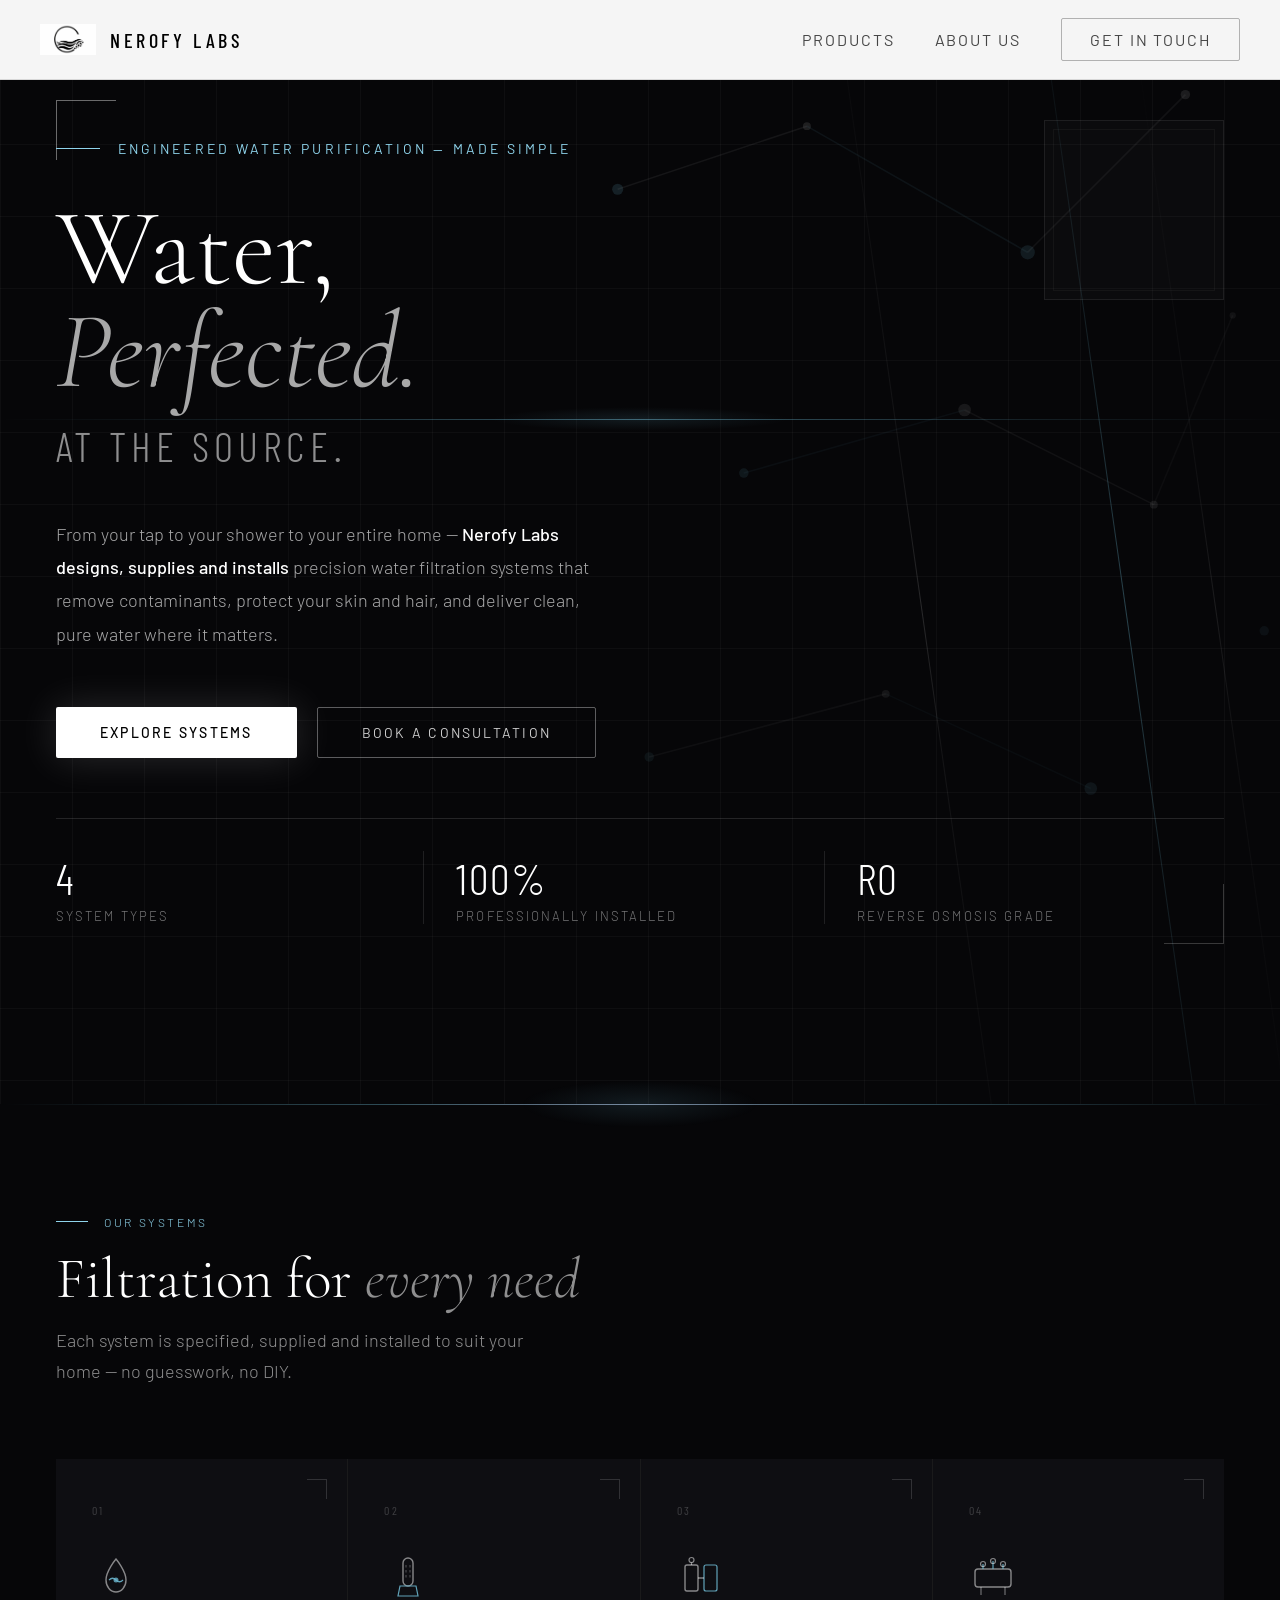
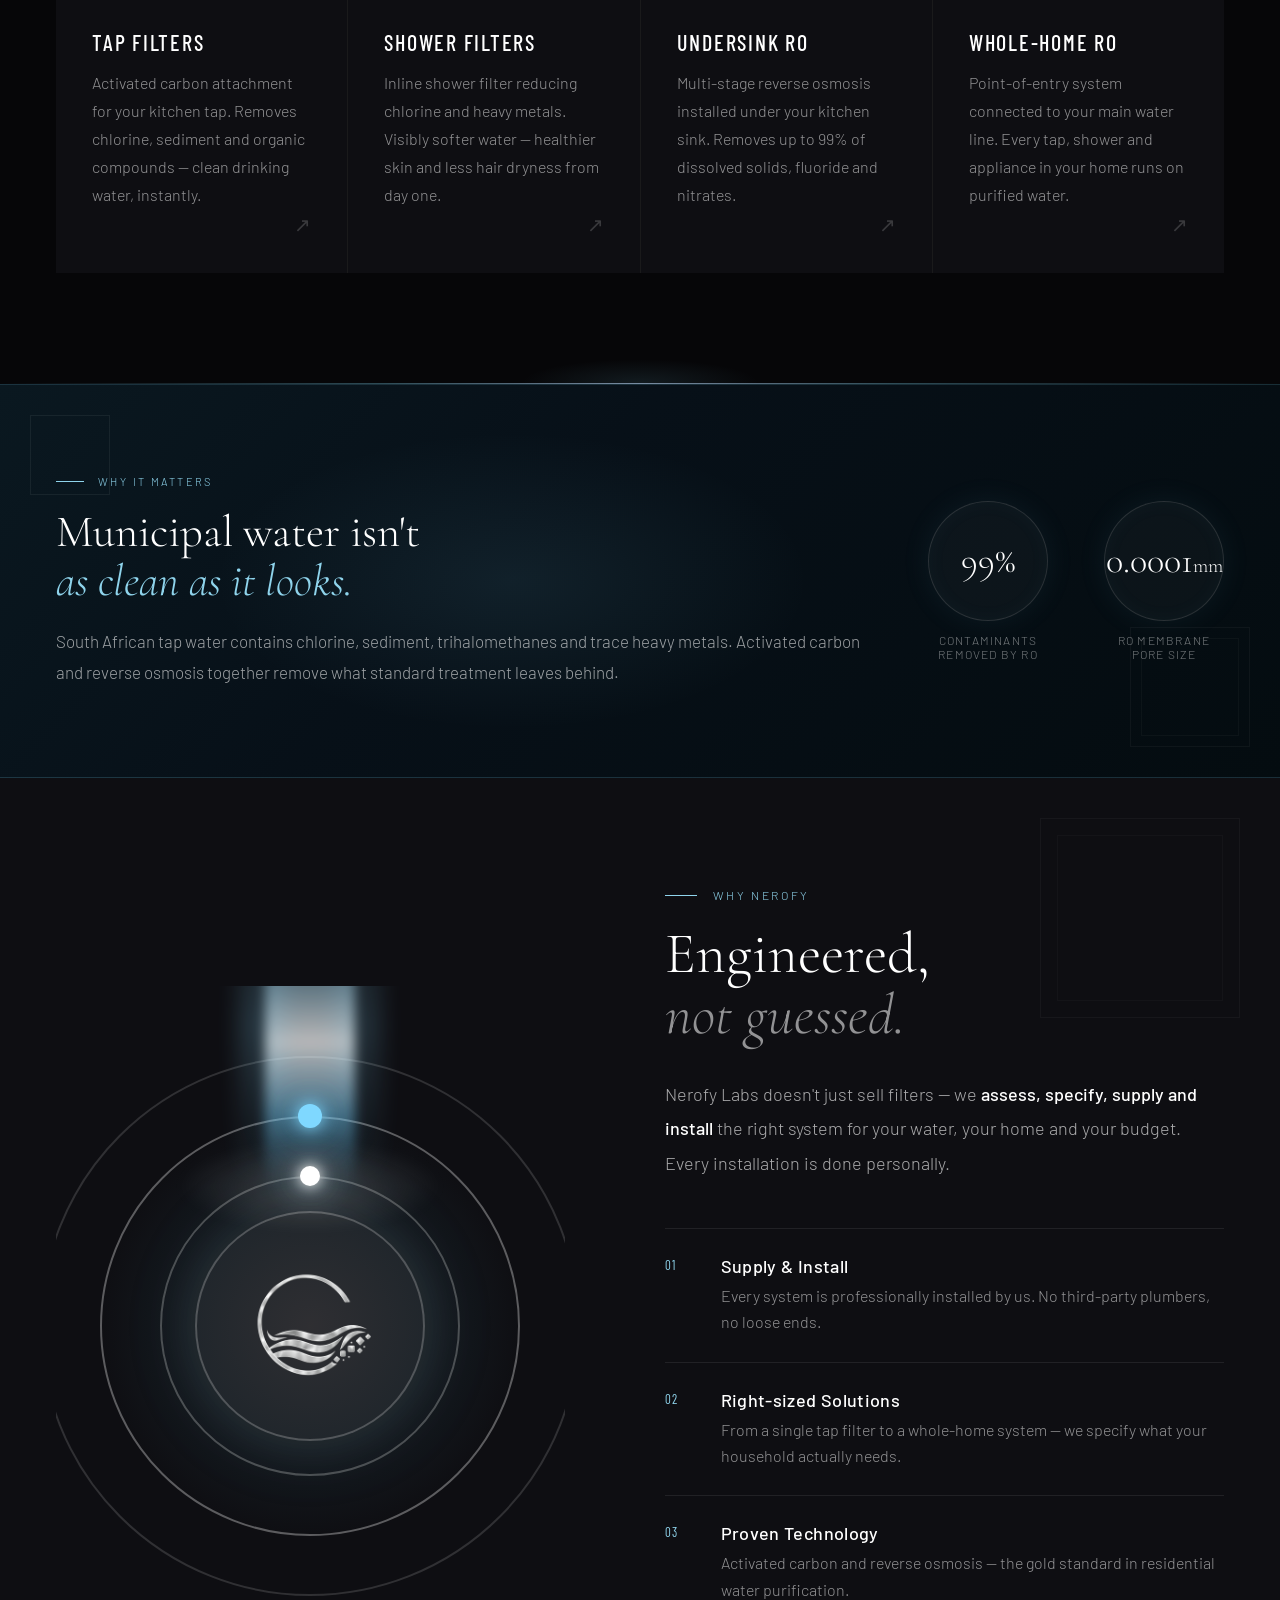
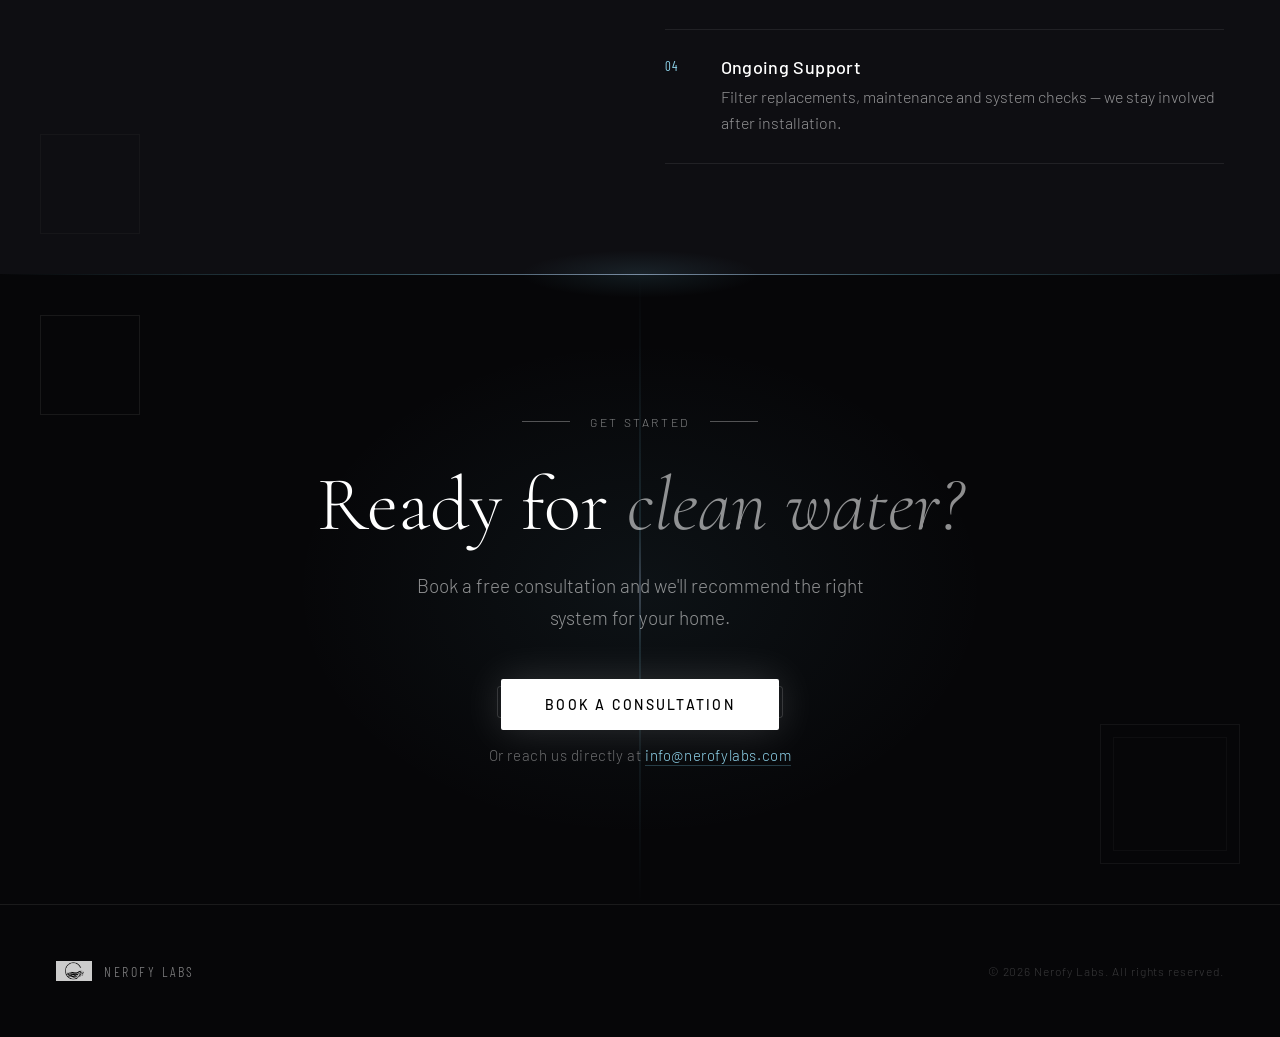
==== index.html @ e35ad92f "Update index.html" ====
<!DOCTYPE html>
<html lang="en">
<head>
<meta charset="UTF-8"/>
<meta name="viewport" content="width=device-width, initial-scale=1.0"/>
<title>Nerofy Labs</title>
<link href="https://fonts.googleapis.com/css2?family=Cormorant+Garamond:wght@300;400;500&family=Barlow:wght@300;400;500;600&family=Barlow+Condensed:wght@300;400;500&display=swap" rel="stylesheet"/>
<style>
*{margin:0;padding:0;box-sizing:border-box;}
:root{
--black:#060608;
--surface:#0e0e12;
--surface2:#13131a;
--surface3:#1a1a24;
--border:#252530;
--border2:#30303e;
--silver:#f2f4f8;
--silver2:#ffffff;
--silver3:#e0e4ee;
--white:#eef0f6;
--accent:#6ab4cc;
--accent2:#3a8fa8;
--accent-bright:#8fd4ec;
--glow:rgba(106,180,204,0.18);
}
html{scroll-behavior:smooth;}
body{background:var(--black);color:var(--white);font-family:'Barlow',sans-serif;font-weight:300;overflow-x:hidden;font-size:20px;}

/* NAV */
nav{position:fixed;top:0;left:0;right:0;z-index:100;padding:0 40px;height:80px;display:flex;align-items:center;justify-content:space-between;border-bottom:1px solid rgba(0,0,0,0.12);background:rgba(255,255,255,0.96);backdrop-filter:blur(16px);}
.nav-logo{display:flex;align-items:center;gap:14px;text-decoration:none;cursor:pointer;}
.nav-logo img{width:56px; height:56px;object-fit:contain;}
.nav-logo-text{ font-family:'Barlow Condensed',sans-serif;font-size:20px;font-weight:500;letter-spacing:0.18em;color:#000;text-transform:uppercase;}
.nav-links{display:flex;align-items:center;gap:40px;}
.nav-links a{font-size:16px;font-weight:400;letter-spacing:0.12em;text-transform:uppercase;color:rgba(0,0,0,0.72);text-decoration:none;transition:color 0.3s;}
.nav-links a:hover{color:#000;}

.nav-cta{font-size:15px;font-weight:500;letter-spacing:0.12em;text-transform:uppercase;padding:11px 28px;border:1px solid rgba(0,0,0,0.28);color:#000;text-decoration:none;transition:all 0.3s;border-radius:2px;}
.nav-cta:hover{background:rgba(0,0,0,0.05);border-color:rgba(0,0,0,0.55);}

/* HERO */
.hero{min-height:100vh;display:flex;flex-direction:column;justify-content:center;position:relative;overflow:hidden;padding:140px 56px 180px;}
.hero-grid{position:absolute;inset:0;background-image:linear-gradient(rgba(255,255,255,0.03) 1px,transparent 1px),linear-gradient(90deg,rgba(255,255,255,0.03) 1px,transparent 1px);background-size:72px 72px;}

/* white corner brackets top-left */
.hero-corner{position:absolute;top:100px;left:56px;width:60px;height:60px;border-top:1px solid rgba(255,255,255,0.4);border-left:1px solid rgba(255,255,255,0.4);}
.hero-corner-br{position:absolute;bottom:160px;right:56px;width:60px;height:60px;border-bottom:1px solid rgba(255,255,255,0.2);border-right:1px solid rgba(255,255,255,0.2);}

/* light beams */
.hero-beam{position:absolute;top:-10%;right:12%;width:1px;height:130%;background:linear-gradient(to bottom,transparent 0%,rgba(106,180,204,0.15) 30%,rgba(106,180,204,0.35) 50%,rgba(106,180,204,0.15) 70%,transparent 100%);transform:rotate(-8deg);}
.hero-beam-2{position:absolute;top:-10%;right:28%;width:1px;height:130%;background:linear-gradient(to bottom,transparent 0%,rgba(255,255,255,0.06) 40%,rgba(255,255,255,0.14) 50%,rgba(255,255,255,0.06) 60%,transparent 100%);transform:rotate(-8deg);}
.hero-beam-3{position:absolute;top:-10%;right:5%;width:1px;height:130%;background:linear-gradient(to bottom,transparent 10%,rgba(255,255,255,0.04) 40%,rgba(255,255,255,0.09) 50%,rgba(255,255,255,0.04) 60%,transparent 90%);transform:rotate(-8deg);}

/* glowing horizontal line */
.hero-hline{position:absolute;top:38%;left:0;right:0;height:1px;background:linear-gradient(90deg,transparent,rgba(106,180,204,0.15) 20%,rgba(106,180,204,0.5) 50%,rgba(106,180,204,0.15) 80%,transparent);}
.hero-hline::after{content:'';position:absolute;top:-12px;left:50%;transform:translateX(-50%);width:300px;height:24px;background:radial-gradient(ellipse,rgba(106,180,204,0.12) 0%,transparent 70%);}

/* white box accent top-right */
.hero-box-accent{position:absolute;top:120px;right:56px;width:180px;height:180px;border:1px solid rgba(255,255,255,0.08);background:rgba(255,255,255,0.02);}
.hero-box-accent::after{content:'';position:absolute;inset:8px;border:1px solid rgba(255,255,255,0.04);}

/* molecule pattern */
.hero-molecules{position:absolute;top:0;right:0;width:55%;height:100%;opacity:0.5;pointer-events:none;}

.hero-content{position:relative;max-width:820px;}
.hero-eyebrow{display:flex;align-items:center;gap:18px;margin-bottom:40px;opacity:0;animation:fadeUp 0.8s 0.2s forwards;}
.hero-eyebrow-line{width:44px;height:1px;background:var(--accent-bright);}
.hero-eyebrow span{font-size:14px;letter-spacing:0.22em;text-transform:uppercase;color:var(--accent-bright);font-weight:400;}

.hero-title{font-family:'Cormorant Garamond',serif;font-size:clamp(64px,8.5vw,110px);font-weight:300;line-height:0.95;color:#fff;margin-bottom:16px;opacity:0;animation:fadeUp 0.9s 0.3s forwards;}
.hero-title em{font-style:italic;color:rgba(255,255,255,0.65);}
.hero-subtitle{font-family:'Barlow Condensed',sans-serif;font-size:clamp(26px,3.5vw,42px);font-weight:300;letter-spacing:0.12em;text-transform:uppercase;color:rgba(255,255,255,0.55);margin-bottom:48px;opacity:0;animation:fadeUp 0.9s 0.4s forwards;}

.hero-desc{font-size:18px;line-height:1.85;color:rgba(255,255,255,0.65);max-width:540px;margin-bottom:56px;font-weight:300;opacity:0;animation:fadeUp 0.9s 0.5s forwards;}
.hero-desc strong{color:#fff;font-weight:500;}

.hero-actions{display:flex;align-items:center;gap:20px;flex-wrap:wrap;opacity:0;animation:fadeUp 0.9s 0.6s forwards;}
.btn-primary{font-size:14px;font-weight:500;letter-spacing:0.16em;text-transform:uppercase;padding:17px 44px;background:#fff;color:#000;text-decoration:none;transition:all 0.3s;border-radius:2px;box-shadow:0 0 40px rgba(255,255,255,0.15);}
.btn-primary:hover{background:rgba(255,255,255,0.9);box-shadow:0 0 60px rgba(255,255,255,0.25);}
.btn-secondary{font-size:14px;font-weight:400;letter-spacing:0.16em;text-transform:uppercase;padding:16px 44px;border:1px solid rgba(255,255,255,0.35);color:rgba(255,255,255,0.8);text-decoration:none;transition:all 0.3s;border-radius:2px;}
.btn-secondary:hover{border-color:rgba(255,255,255,0.7);color:#fff;background:rgba(255,255,255,0.05);}

.hero-stats{display:flex;flex-wrap:wrap;gap:0;border-top:1px solid rgba(255,255,255,0.12);padding-top:32px;margin-top:60px;opacity:0;animation:fadeUp 0.9s 0.75s forwards;}
.hero-stat{flex:1;min-width:140px;}
.hero-stat+.hero-stat{padding-left:32px;border-left:1px solid rgba(255,255,255,0.1);}
.hero-stat-num{font-family:'Barlow Condensed',sans-serif;font-size:44px;font-weight:300;color:#fff;letter-spacing:0.04em;display:block;}
.hero-stat-label{font-size:13px;letter-spacing:0.16em;text-transform:uppercase;color:rgba(255,255,255,0.45);display:block;margin-top:4px;}

/* LIGHT DIVIDER */
.light-divider{height:1px;background:linear-gradient(90deg,transparent,rgba(106,180,204,0.4) 30%,rgba(200,220,255,0.6) 50%,rgba(106,180,204,0.4) 70%,transparent);position:relative;}
.light-divider::after{content:'';position:absolute;top:-24px;left:50%;transform:translateX(-50%);width:240px;height:48px;background:radial-gradient(ellipse,rgba(106,180,204,0.12) 0%,transparent 70%);}

/* PRODUCTS SECTION */
.section{padding:110px 56px;}
.section-header{margin-bottom:72px;position:relative;}
.section-eyebrow{display:flex;align-items:center;gap:16px;margin-bottom:20px;}
.section-eyebrow-line{width:32px;height:1px;background:var(--accent-bright);}
.section-eyebrow span{font-size:12px;letter-spacing:0.22em;text-transform:uppercase;color:var(--accent-bright);}
.section-title{font-family:'Cormorant Garamond',serif;font-size:clamp(38px,4.5vw,60px);font-weight:300;color:#fff;line-height:1.05;}
.section-title em{font-style:italic;color:rgba(255,255,255,0.55);}
.section-sub{font-size:18px;color:rgba(255,255,255,0.55);margin-top:16px;max-width:480px;line-height:1.7;}

/* white outline grid for products */
.products-grid{display:grid;grid-template-columns:repeat(4,1fr);gap:1px;background:rgba(255,255,255,0.08);}
.product-card{background:var(--surface);padding:44px 36px 64px;position:relative;overflow:hidden;transition:background 0.4s;display:block;text-decoration:none;cursor:pointer;}
.product-card::before{content:'';position:absolute;top:0;left:0;right:0;height:1px;background:linear-gradient(90deg,transparent,rgba(255,255,255,0.12),transparent);opacity:0;transition:opacity 0.4s;}
.product-card::after{content:'';position:absolute;bottom:0;left:0;right:0;height:2px;background:linear-gradient(90deg,transparent,rgba(106,180,204,0.8),transparent);opacity:0;transition:opacity 0.4s;}
.product-card:hover{background:rgba(20,22,32,0.98);}
.product-card:hover::before,.product-card:hover::after{opacity:1;}
/* white corner on each card */
.product-card-corner{position:absolute;top:20px;right:20px;width:20px;height:20px;border-top:1px solid rgba(255,255,255,0.15);border-right:1px solid rgba(255,255,255,0.15);}
.product-num{font-family:'Barlow Condensed',sans-serif;font-size:12px;letter-spacing:0.2em;color:rgba(255,255,255,0.2);margin-bottom:36px;font-weight:400;}
.product-icon{width:48px;height:48px;margin-bottom:28px;}
.product-icon svg{width:100%;height:100%;}
.product-name{font-family:'Barlow Condensed',sans-serif;font-size:22px;font-weight:500;letter-spacing:0.08em;text-transform:uppercase;color:#fff;margin-bottom:14px;}
.product-desc{font-size:16px;line-height:1.75;color:rgba(255,255,255,0.55);font-weight:300;}
.product-arrow{position:absolute;bottom:36px;right:36px;font-size:20px;color:rgba(255,255,255,0.18);transition:all 0.3s;}
.product-card:hover .product-arrow{color:var(--accent-bright);transform:translate(3px,-3px);}

/* WATER CHEMISTRY STRIP */
.water-strip{background:linear-gradient(135deg,#0a1820 0%,#071018 40%,#040c10 100%);padding:90px 56px;position:relative;overflow:hidden;border-top:1px solid rgba(106,180,204,0.2);border-bottom:1px solid rgba(106,180,204,0.2);}
/* white box overlays */
.water-strip-box1{position:absolute;top:30px;left:30px;width:80px;height:80px;border:1px solid rgba(255,255,255,0.06);pointer-events:none;}
.water-strip-box2{position:absolute;bottom:30px;right:30px;width:120px;height:120px;border:1px solid rgba(255,255,255,0.04);pointer-events:none;}
.water-strip-box2::after{content:'';position:absolute;inset:10px;border:1px solid rgba(255,255,255,0.03);}
.water-glow{position:absolute;top:50%;left:40%;transform:translate(-50%,-50%);width:600px;height:300px;background:radial-gradient(ellipse,rgba(106,180,204,0.1) 0%,transparent 70%);}
.water-content{position:relative;display:flex;align-items:center;justify-content:space-between;gap:56px;flex-wrap:wrap;}
.water-text{flex:1;min-width:280px;}
.water-label{display:flex;align-items:center;gap:14px;margin-bottom:20px;}
.water-label-line{width:28px;height:1px;background:var(--accent-bright);}
.water-label span{font-size:11px;letter-spacing:0.22em;text-transform:uppercase;color:var(--accent-bright);}
.water-headline{font-family:'Cormorant Garamond',serif;font-size:clamp(30px,3.5vw,50px);font-weight:300;color:#fff;line-height:1.1;margin-bottom:20px;}
.water-headline em{font-style:italic;color:var(--accent-bright);}
.water-body{font-size:17px;line-height:1.8;color:rgba(255,255,255,0.6);}
.water-stats{display:flex;gap:56px;flex-wrap:wrap;}
.water-stat{text-align:center;position:relative;}
/* glowing white ring around each stat */
.water-stat-ring{width:120px;height:120px;border-radius:50%;border:1px solid rgba(255,255,255,0.12);display:flex;flex-direction:column;align-items:center;justify-content:center;margin:0 auto 12px;background:rgba(255,255,255,0.03);box-shadow:0 0 30px rgba(106,180,204,0.08),inset 0 0 20px rgba(106,180,204,0.04);}
.water-stat-num{font-family:'Cormorant Garamond',serif;font-size:36px;font-weight:300;color:#fff;line-height:1;}
.water-stat-num-small{font-size:20px;}
.water-stat-unit{font-size:12px;letter-spacing:0.1em;text-transform:uppercase;color:rgba(255,255,255,0.45);display:block;margin-top:4px;text-align:center;}

/* WHY SECTION */
.why-section{padding:110px 56px;background:var(--surface);position:relative;overflow:hidden;}
/* background white box accents */
.why-bg-box{position:absolute;top:40px;right:40px;width:200px;height:200px;border:1px solid rgba(255,255,255,0.04);}
.why-bg-box::after{content:'';position:absolute;inset:16px;border:1px solid rgba(255,255,255,0.025);}
.why-bg-box2{position:absolute;bottom:40px;left:40px;width:100px;height:100px;border:1px solid rgba(255,255,255,0.03);}
.why-grid{display:grid;grid-template-columns:1fr 1.1fr;gap:100px;align-items:center;}
.orbit-wrap{position:relative;height:680px;display:flex;align-items:center;justify-content:center;overflow:hidden;}
.orbit-ring{position:absolute;border-radius:50%;border:2px solid rgba(255,255,255,0.22);}
.orbit-ring-1{width:540px;height:540px;border-color:rgba(255,255,255,0.14);}
.orbit-ring-2{width:420px;height:420px;border-color:rgba(255,255,255,0.32);animation:spin 18s linear infinite;}
.orbit-ring-3{width:300px;height:300px;border-color:rgba(255,255,255,0.24);animation:spin 11s linear infinite reverse;}
.orbit-dot-wrap{position:absolute;width:420px;height:420px;animation:spin 18s linear infinite;z-index:5;}
.orbit-dot{position:absolute;top:-12px;left:50%;transform:translateX(-50%);width:24px;height:24px;border-radius:50%;background:#7fd8ff;box-shadow:0 0 16px rgba(127,216,255,0.95),0 0 34px rgba(127,216,255,0.75),0 0 60px rgba(127,216,255,0.45);}
.orbit-dot-wrap-2{position:absolute;width:300px;height:300px;animation:spin 11s linear infinite reverse;z-index:5;}
.orbit-dot-2{position:absolute;top:-10px;left:50%;transform:translateX(-50%);width:20px;height:20px;border-radius:50%;background:#fff;box-shadow:0 0 14px rgba(255,255,255,0.95),0 0 30px rgba(255,255,255,0.75),0 0 52px rgba(255,255,255,0.4);}
.orbit-center{width:230px;height:230px;border-radius:50%;background:rgba(255,255,255,0.05);border:2px solid rgba(255,255,255,0.22);display:flex;align-items:center;justify-content:center;position:relative;z-index:2;box-shadow:0 0 55px rgba(255,255,255,0.08),0 0 90px rgba(106,180,204,0.08);}
.orbit-center img{width:180px;height:180px;object-fit:contain;}
.orbit-glow{position:absolute;width:420px;height:420px;border-radius:50%;background:radial-gradient(circle,rgba(255,255,255,0.09) 0%,rgba(106,180,204,0.08) 40%,transparent 72%);}
.orbit-waterfall{position:absolute;top:-120px;left:50%;transform:translateX(-50%);width:90px;height:320px;background:linear-gradient(to bottom,rgba(255,255,255,0) 0%,rgba(190,235,255,0.18) 15%,rgba(190,235,255,0.5) 38%,rgba(255,255,255,0.75) 55%,rgba(120,210,255,0.45) 78%,rgba(255,255,255,0) 100%);filter:blur(6px);opacity:0.95;z-index:1;pointer-events:none;}
.orbit-waterfall::before{content:'';position:absolute;top:0;left:-26px;width:46px;height:100%;background:linear-gradient(to bottom,rgba(255,255,255,0),rgba(140,220,255,0.22),rgba(255,255,255,0));filter:blur(10px);}
.orbit-waterfall::after{content:'';position:absolute;top:0;right:-26px;width:46px;height:100%;background:linear-gradient(to bottom,rgba(255,255,255,0),rgba(140,220,255,0.18),rgba(255,255,255,0));filter:blur(10px);}
.orbit-splash{position:absolute;top:155px;left:50%;transform:translateX(-50%);width:260px;height:90px;background:radial-gradient(ellipse,rgba(170,230,255,0.22) 0%,rgba(255,255,255,0.1) 30%,transparent 72%);filter:blur(6px);z-index:1;pointer-events:none;}

.why-intro{font-size:18px;line-height:1.9;color:rgba(255,255,255,0.65);margin-bottom:48px;font-weight:300;}
.why-intro strong{color:#fff;font-weight:500;}
.why-points{display:flex;flex-direction:column;}
.why-point{padding:26px 0;border-bottom:1px solid rgba(255,255,255,0.08);display:flex;gap:28px;align-items:flex-start;}
.why-point:first-child{border-top:1px solid rgba(255,255,255,0.08);}
.why-point-num{font-family:'Barlow Condensed',sans-serif;font-size:13px;color:var(--accent-bright);letter-spacing:0.1em;padding-top:2px;min-width:28px;font-weight:400;}
.why-point-title{font-size:18px;font-weight:500;color:#fff;margin-bottom:6px;letter-spacing:0.02em;}
.why-point-desc{font-size:16px;color:rgba(255,255,255,0.55);line-height:1.65;font-weight:300;}

/* glowing white box highlight on hover point */
.why-point:hover{background:rgba(255,255,255,0.02);margin:0 -16px;padding-left:16px;padding-right:16px;}

/* CTA */
.cta-section{padding:140px 56px;text-align:center;position:relative;overflow:hidden;}
/* white box decoration */
.cta-box-tl{position:absolute;top:40px;left:40px;width:100px;height:100px;border:1px solid rgba(255,255,255,0.07);}
.cta-box-br{position:absolute;bottom:40px;right:40px;width:140px;height:140px;border:1px solid rgba(255,255,255,0.05);}
.cta-box-br::after{content:'';position:absolute;inset:12px;border:1px solid rgba(255,255,255,0.03);}
.cta-beam{position:absolute;top:0;left:50%;transform:translateX(-50%);width:1px;height:100%;background:linear-gradient(to bottom,transparent,rgba(106,180,204,0.3) 40%,rgba(200,220,255,0.5) 50%,rgba(106,180,204,0.3) 60%,transparent);}
.cta-glow{position:absolute;top:50%;left:50%;transform:translate(-50%,-50%);width:700px;height:500px;background:radial-gradient(ellipse,rgba(106,180,204,0.07) 0%,transparent 70%);}
.cta-inner{position:relative;}
.cta-eyebrow{display:flex;align-items:center;justify-content:center;gap:20px;margin-bottom:36px;}
.cta-eyebrow-line{width:48px;height:1px;background:rgba(255,255,255,0.3);}
.cta-eyebrow span{font-size:12px;letter-spacing:0.22em;text-transform:uppercase;color:rgba(255,255,255,0.5);}
.cta-title{font-family:'Cormorant Garamond',serif;font-size:clamp(44px,6vw,80px);font-weight:300;color:#fff;margin-bottom:24px;line-height:1.05;}
.cta-title em{font-style:italic;color:rgba(255,255,255,0.55);}
.cta-sub{font-size:19px;color:rgba(255,255,255,0.55);margin-bottom:56px;font-weight:300;max-width:480px;margin-left:auto;margin-right:auto;line-height:1.7;}
/* glowing CTA button wrapper */
.cta-btn-wrap{display:inline-block;position:relative;}
.cta-btn-wrap::after{content:'';position:absolute;inset:-4px;background:transparent;border:1px solid rgba(255,255,255,0.15);border-radius:3px;}
.cta-email{font-size:15px;color:rgba(255,255,255,0.4);margin-top:32px;letter-spacing:0.04em;}
.cta-email a{color:var(--accent-bright);text-decoration:none;border-bottom:1px solid rgba(106,180,204,0.3);padding-bottom:1px;transition:border-color 0.3s;}
.cta-email a:hover{border-color:var(--accent-bright);}

/* FOOTER */
footer{padding:48px 56px;border-top:1px solid rgba(255,255,255,0.08);display:flex;align-items:center;justify-content:space-between;flex-wrap:wrap;gap:20px;}
.footer-logo{display:flex;align-items:center;gap:12px;}
.footer-logo img{width:36px;height:36px;object-fit:contain;opacity:0.8;}
.footer-logo span{font-family:'Barlow Condensed',sans-serif;font-size:14px;letter-spacing:0.18em;text-transform:uppercase;color:rgba(255,255,255,0.5);}
.footer-copy{font-size:12px;color:rgba(255,255,255,0.2);letter-spacing:0.08em;}

@keyframes fadeUp{from{opacity:0;transform:translateY(22px);}to{opacity:1;transform:translateY(0);}}
@keyframes spin{from{transform:rotate(0deg);}to{transform:rotate(360deg);}}

@media(max-width:960px){
  nav{padding:0 24px;}
  .nav-links{display:none;}
  .hero{padding:100px 28px 140px;}
  .hero-corner{left:28px;}
  .hero-box-accent{display:none;}
  .section{padding:80px 28px;}
  .water-strip{padding:64px 28px;}
  .why-section{padding:80px 28px;}
  .why-grid{grid-template-columns:1fr;gap:56px;}
  .orbit-wrap{height:470px;}
  .orbit-ring-1{width:380px;height:380px;}
  .orbit-ring-2{width:300px;height:300px;}
  .orbit-dot-wrap{width:300px;height:300px;}
  .orbit-ring-3{width:220px;height:220px;}
  .orbit-dot-wrap-2{width:220px;height:220px;}
  .orbit-center{width:170px;height:170px;}
  .orbit-center img{width:130px;height:130px;}
  .cta-section{padding:90px 28px;}
  .cta-box-tl,.cta-box-br{display:none;}
  footer{padding:40px 28px;}
  .products-grid{grid-template-columns:1fr 1fr;}
}
@media(max-width:580px){
  .hero-title{font-size:clamp(52px,14vw,80px);}
  .hero-actions{flex-direction:column;align-items:flex-start;gap:14px;}
  .hero-stats{flex-direction:column;gap:20px;}
  .hero-stat+.hero-stat{border-left:none;border-top:1px solid rgba(255,255,255,0.1);padding-left:0;padding-top:20px;}
  .products-grid{grid-template-columns:1fr;}
  .water-stats{gap:32px;justify-content:center;}
}
</style>
</head>
<body>

<nav>
  <a class="nav-logo" href="index.html">
    <img src="logo.png" alt="Nerofy Labs"/>
    <span class="nav-logo-text">Nerofy Labs</span>
  </a>
  <div class="nav-links">
    <a href="products.html">Products</a>
    <a href="#why">About Us</a>
    <a href="contact.html" class="nav-cta">Get in Touch</a>
  </div>
</nav>

<section class="hero">
  <div class="hero-grid"></div>
  <div class="hero-beam"></div>
  <div class="hero-beam-2"></div>
  <div class="hero-beam-3"></div>
  <div class="hero-hline"></div>
  <div class="hero-corner"></div>
  <div class="hero-corner-br"></div>
  <div class="hero-box-accent"></div>

  <svg class="hero-molecules" viewBox="0 0 500 700" xmlns="http://www.w3.org/2000/svg" preserveAspectRatio="xMaxYMid slice">
    <circle cx="80" cy="120" r="3.5" fill="rgba(106,180,204,0.3)"/>
    <circle cx="200" cy="80" r="2.5" fill="rgba(255,255,255,0.2)"/>
    <circle cx="340" cy="160" r="4.5" fill="rgba(106,180,204,0.25)"/>
    <circle cx="440" cy="60" r="3" fill="rgba(255,255,255,0.18)"/>
    <line x1="80" y1="120" x2="200" y2="80" stroke="rgba(255,255,255,0.12)" stroke-width="1"/>
    <line x1="200" y1="80" x2="340" y2="160" stroke="rgba(106,180,204,0.15)" stroke-width="1"/>
    <line x1="340" y1="160" x2="440" y2="60" stroke="rgba(255,255,255,0.1)" stroke-width="1"/>
    <circle cx="160" cy="300" r="3" fill="rgba(106,180,204,0.2)"/>
    <circle cx="300" cy="260" r="4" fill="rgba(255,255,255,0.15)"/>
    <circle cx="420" cy="320" r="2.5" fill="rgba(255,255,255,0.14)"/>
    <line x1="160" y1="300" x2="300" y2="260" stroke="rgba(106,180,204,0.1)" stroke-width="1"/>
    <line x1="300" y1="260" x2="420" y2="320" stroke="rgba(255,255,255,0.09)" stroke-width="1"/>
    <circle cx="100" cy="480" r="3" fill="rgba(106,180,204,0.15)"/>
    <circle cx="250" cy="440" r="2.5" fill="rgba(255,255,255,0.12)"/>
    <circle cx="380" cy="500" r="4" fill="rgba(106,180,204,0.18)"/>
    <line x1="100" y1="480" x2="250" y2="440" stroke="rgba(255,255,255,0.08)" stroke-width="1"/>
    <line x1="250" y1="440" x2="380" y2="500" stroke="rgba(106,180,204,0.08)" stroke-width="1"/>
    <!-- extra nodes -->
    <circle cx="470" cy="200" r="2" fill="rgba(255,255,255,0.1)"/>
    <circle cx="490" cy="400" r="3" fill="rgba(106,180,204,0.12)"/>
    <line x1="420" y1="320" x2="470" y2="200" stroke="rgba(255,255,255,0.06)" stroke-width="1"/>
  </svg>

  <div class="hero-content">
    <div class="hero-eyebrow">
      <div class="hero-eyebrow-line"></div>
      <span>Engineered Water Purification — Made Simple</span>
    </div>
    <h1 class="hero-title">Water,<br><em>Perfected.</em></h1>
    <p class="hero-subtitle">At the Source.</p>
    <p class="hero-desc">
      From your tap to your shower to your entire home — <strong>Nerofy Labs designs, supplies and installs</strong> precision water filtration systems that remove contaminants, protect your skin and hair, and deliver clean, pure water where it matters.
    </p>
    <div class="hero-actions">
      <a href="products.html" class="btn-primary">Explore Systems</a>
      <a href="contact.html" class="btn-secondary">Book a Consultation</a>
    </div>
  </div>

  <div class="hero-stats">
    <div class="hero-stat">
      <span class="hero-stat-num">4</span>
      <span class="hero-stat-label">System Types</span>
    </div>
    <div class="hero-stat">
      <span class="hero-stat-num">100%</span>
      <span class="hero-stat-label">Professionally Installed</span>
    </div>
    <div class="hero-stat">
      <span class="hero-stat-num">RO</span>
      <span class="hero-stat-label">Reverse Osmosis Grade</span>
    </div>
  </div>
</section>

<div class="light-divider"></div>

<section class="section" id="products">
  <div class="section-header">
    <div class="section-eyebrow">
      <div class="section-eyebrow-line"></div>
      <span>Our Systems</span>
    </div>
    <h2 class="section-title">Filtration for <em>every need</em></h2>
    <p class="section-sub">Each system is specified, supplied and installed to suit your home — no guesswork, no DIY.</p>
  </div>
  <div class="products-grid">
    <a href="products.html" class="product-card">
      <div class="product-card-corner"></div>
      <p class="product-num">01</p>
      <div class="product-icon">
        <svg viewBox="0 0 48 48" fill="none"><path d="M24 6C24 6 14 18 14 27C14 33.6 18.5 39 24 39C29.5 39 34 33.6 34 27C34 18 24 6 24 6Z" stroke="rgba(255,255,255,0.5)" stroke-width="1.4" fill="none"/><path d="M17 27 Q20.5 23.5 24 27 Q27.5 30.5 31 27" stroke="rgba(106,180,204,0.9)" stroke-width="1.2" fill="none"/><circle cx="24" cy="27" r="2.5" fill="rgba(106,180,204,0.8)"/></svg>
      </div>
      <p class="product-name">Tap Filters</p>
      <p class="product-desc">Activated carbon attachment for your kitchen tap. Removes chlorine, sediment and organic compounds — clean drinking water, instantly.</p>
      <span class="product-arrow">↗</span>
    </a>
    <a href="products.html" class="product-card">
      <div class="product-card-corner"></div>
      <p class="product-num">02</p>
      <div class="product-icon">
        <svg viewBox="0 0 48 48" fill="none"><rect x="19" y="5" width="10" height="28" rx="5" stroke="rgba(255,255,255,0.5)" stroke-width="1.4" fill="none"/><path d="M16 33L32 33L34 43L14 43Z" stroke="rgba(106,180,204,0.9)" stroke-width="1.2" fill="none"/><path d="M22 12L22 26 M26 12L26 26" stroke="rgba(255,255,255,0.3)" stroke-width="1" stroke-dasharray="2.5 2.5"/></svg>
      </div>
      <p class="product-name">Shower Filters</p>
      <p class="product-desc">Inline shower filter reducing chlorine and heavy metals. Visibly softer water — healthier skin and less hair dryness from day one.</p>
      <span class="product-arrow">↗</span>
    </a>
    <a href="products.html" class="product-card">
      <div class="product-card-corner"></div>
      <p class="product-num">03</p>
      <div class="product-icon">
        <svg viewBox="0 0 48 48" fill="none"><rect x="8" y="12" width="13" height="26" rx="2" stroke="rgba(255,255,255,0.5)" stroke-width="1.4" fill="none"/><rect x="27" y="12" width="13" height="26" rx="2" stroke="rgba(106,180,204,0.9)" stroke-width="1.2" fill="none"/><path d="M21 25L27 25" stroke="rgba(255,255,255,0.6)" stroke-width="1.2"/><circle cx="14.5" cy="7" r="2.5" stroke="rgba(255,255,255,0.5)" stroke-width="1.2" fill="none"/><path d="M14.5 9.5L14.5 12" stroke="rgba(255,255,255,0.5)" stroke-width="1.2"/></svg>
      </div>
      <p class="product-name">Undersink RO</p>
      <p class="product-desc">Multi-stage reverse osmosis installed under your kitchen sink. Removes up to 99% of dissolved solids, fluoride and nitrates.</p>
      <span class="product-arrow">↗</span>
    </a>
    <a href="products.html" class="product-card">
      <div class="product-card-corner"></div>
      <p class="product-num">04</p>
      <div class="product-icon">
        <svg viewBox="0 0 48 48" fill="none"><rect x="6" y="16" width="36" height="18" rx="3" stroke="rgba(255,255,255,0.5)" stroke-width="1.4" fill="none"/><path d="M14 16L14 11 M24 16L24 8 M34 16L34 11" stroke="rgba(106,180,204,0.9)" stroke-width="1.2"/><circle cx="14" cy="11" r="2.5" stroke="rgba(255,255,255,0.5)" stroke-width="1.2" fill="none"/><circle cx="24" cy="8" r="2.5" stroke="rgba(255,255,255,0.5)" stroke-width="1.2" fill="none"/><circle cx="34" cy="11" r="2.5" stroke="rgba(255,255,255,0.5)" stroke-width="1.2" fill="none"/><path d="M12 34L12 42 M36 34L36 42" stroke="rgba(255,255,255,0.4)" stroke-width="1.2"/></svg>
      </div>
      <p class="product-name">Whole-Home RO</p>
      <p class="product-desc">Point-of-entry system connected to your main water line. Every tap, shower and appliance in your home runs on purified water.</p>
      <span class="product-arrow">↗</span>
    </a>
  </div>
</section>

<div class="light-divider"></div>

<div class="water-strip">
  <div class="water-strip-box1"></div>
  <div class="water-strip-box2"></div>
  <div class="water-glow"></div>
  <div class="water-content">
    <div class="water-text">
      <div class="water-label">
        <div class="water-label-line"></div>
        <span>Why It Matters</span>
      </div>
      <h3 class="water-headline">Municipal water isn't<br><em>as clean as it looks.</em></h3>
      <p class="water-body">South African tap water contains chlorine, sediment, trihalomethanes and trace heavy metals. Activated carbon and reverse osmosis together remove what standard treatment leaves behind.</p>
    </div>
    <div class="water-stats">
      <div class="water-stat">
        <div class="water-stat-ring">
          <span class="water-stat-num">99%</span>
        </div>
        <span class="water-stat-unit">Contaminants<br>Removed by RO</span>
      </div>
      <div class="water-stat">
        <div class="water-stat-ring">
          <span class="water-stat-num">0.0001<span class="water-stat-num-small">mm</span></span>
        </div>
        <span class="water-stat-unit">RO Membrane<br>Pore Size</span>
      </div>
    </div>
  </div>
</div>

<section class="why-section" id="why">
  <div class="why-bg-box"></div>
  <div class="why-bg-box2"></div>
  <div class="why-grid">
    <div class="orbit-wrap">
      <div class="orbit-waterfall"></div>
      <div class="orbit-splash"></div>
      <div class="orbit-glow"></div>
      <div class="orbit-ring orbit-ring-1"></div>
      <div class="orbit-ring orbit-ring-2"></div>
      <div class="orbit-dot-wrap"><div class="orbit-dot"></div></div>
      <div class="orbit-ring orbit-ring-3"></div>
      <div class="orbit-dot-wrap-2"><div class="orbit-dot-2"></div></div>
      <div class="orbit-center">
        <img src="silver.png" alt="Nerofy Labs"/>
      </div>
    </div>
    <div class="why-content">
      <div class="section-eyebrow" style="margin-bottom:22px;">
        <div class="section-eyebrow-line"></div>
        <span>Why Nerofy</span>
      </div>
      <h2 class="section-title" style="margin-bottom:32px;">Engineered,<br><em>not guessed.</em></h2>
      <p class="why-intro">
        Nerofy Labs doesn't just sell filters — we <strong>assess, specify, supply and install</strong> the right system for your water, your home and your budget. Every installation is done personally.
      </p>
      <div class="why-points">
        <div class="why-point">
          <span class="why-point-num">01</span>
          <div>
            <p class="why-point-title">Supply &amp; Install</p>
            <p class="why-point-desc">Every system is professionally installed by us. No third-party plumbers, no loose ends.</p>
          </div>
        </div>
        <div class="why-point">
          <span class="why-point-num">02</span>
          <div>
            <p class="why-point-title">Right-sized Solutions</p>
            <p class="why-point-desc">From a single tap filter to a whole-home system — we specify what your household actually needs.</p>
          </div>
        </div>
        <div class="why-point">
          <span class="why-point-num">03</span>
          <div>
            <p class="why-point-title">Proven Technology</p>
            <p class="why-point-desc">Activated carbon and reverse osmosis — the gold standard in residential water purification.</p>
          </div>
        </div>
        <div class="why-point">
          <span class="why-point-num">04</span>
          <div>
            <p class="why-point-title">Ongoing Support</p>
            <p class="why-point-desc">Filter replacements, maintenance and system checks — we stay involved after installation.</p>
          </div>
        </div>
      </div>
    </div>
  </div>
</section>

<div class="light-divider"></div>

<section class="cta-section">
  <div class="cta-box-tl"></div>
  <div class="cta-box-br"></div>
  <div class="cta-beam"></div>
  <div class="cta-glow"></div>
  <div class="cta-inner">
    <div class="cta-eyebrow">
      <div class="cta-eyebrow-line"></div>
      <span>Get Started</span>
      <div class="cta-eyebrow-line"></div>
    </div>
    <h2 class="cta-title">Ready for <em>clean water?</em></h2>
    <p class="cta-sub">Book a free consultation and we'll recommend the right system for your home.</p>
    <div class="cta-btn-wrap">
      <a href="contact.html" class="btn-primary">Book a Consultation</a>
    </div>
    <p class="cta-email">Or reach us directly at <a href="mailto:info@nerofylabs.com">info@nerofylabs.com</a></p>
  </div>
</section>

<footer>
  <div class="footer-logo">
    <img src="logo.png" alt="Nerofy Labs"/>
    <span>Nerofy Labs</span>
  </div>
  <span class="footer-copy">© 2026 Nerofy Labs. All rights reserved.</span>
</footer>

</body>
</html>
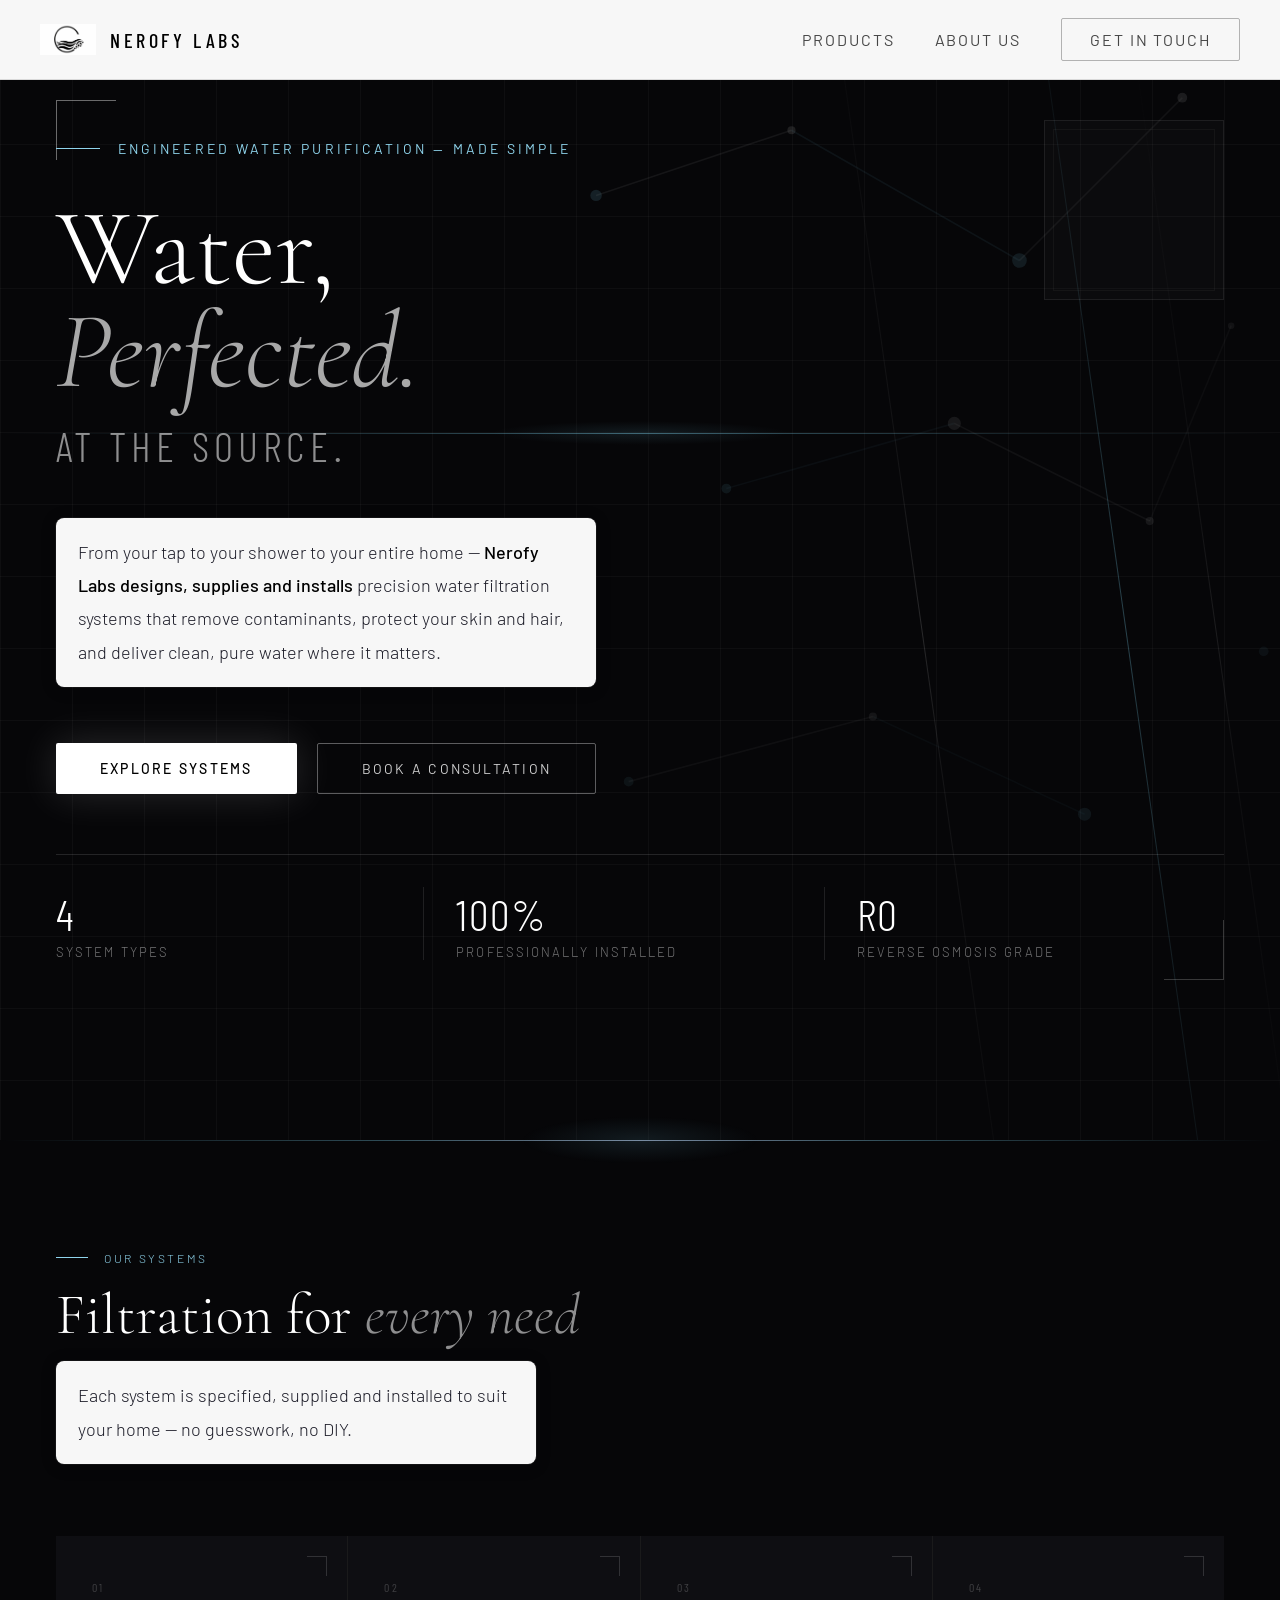
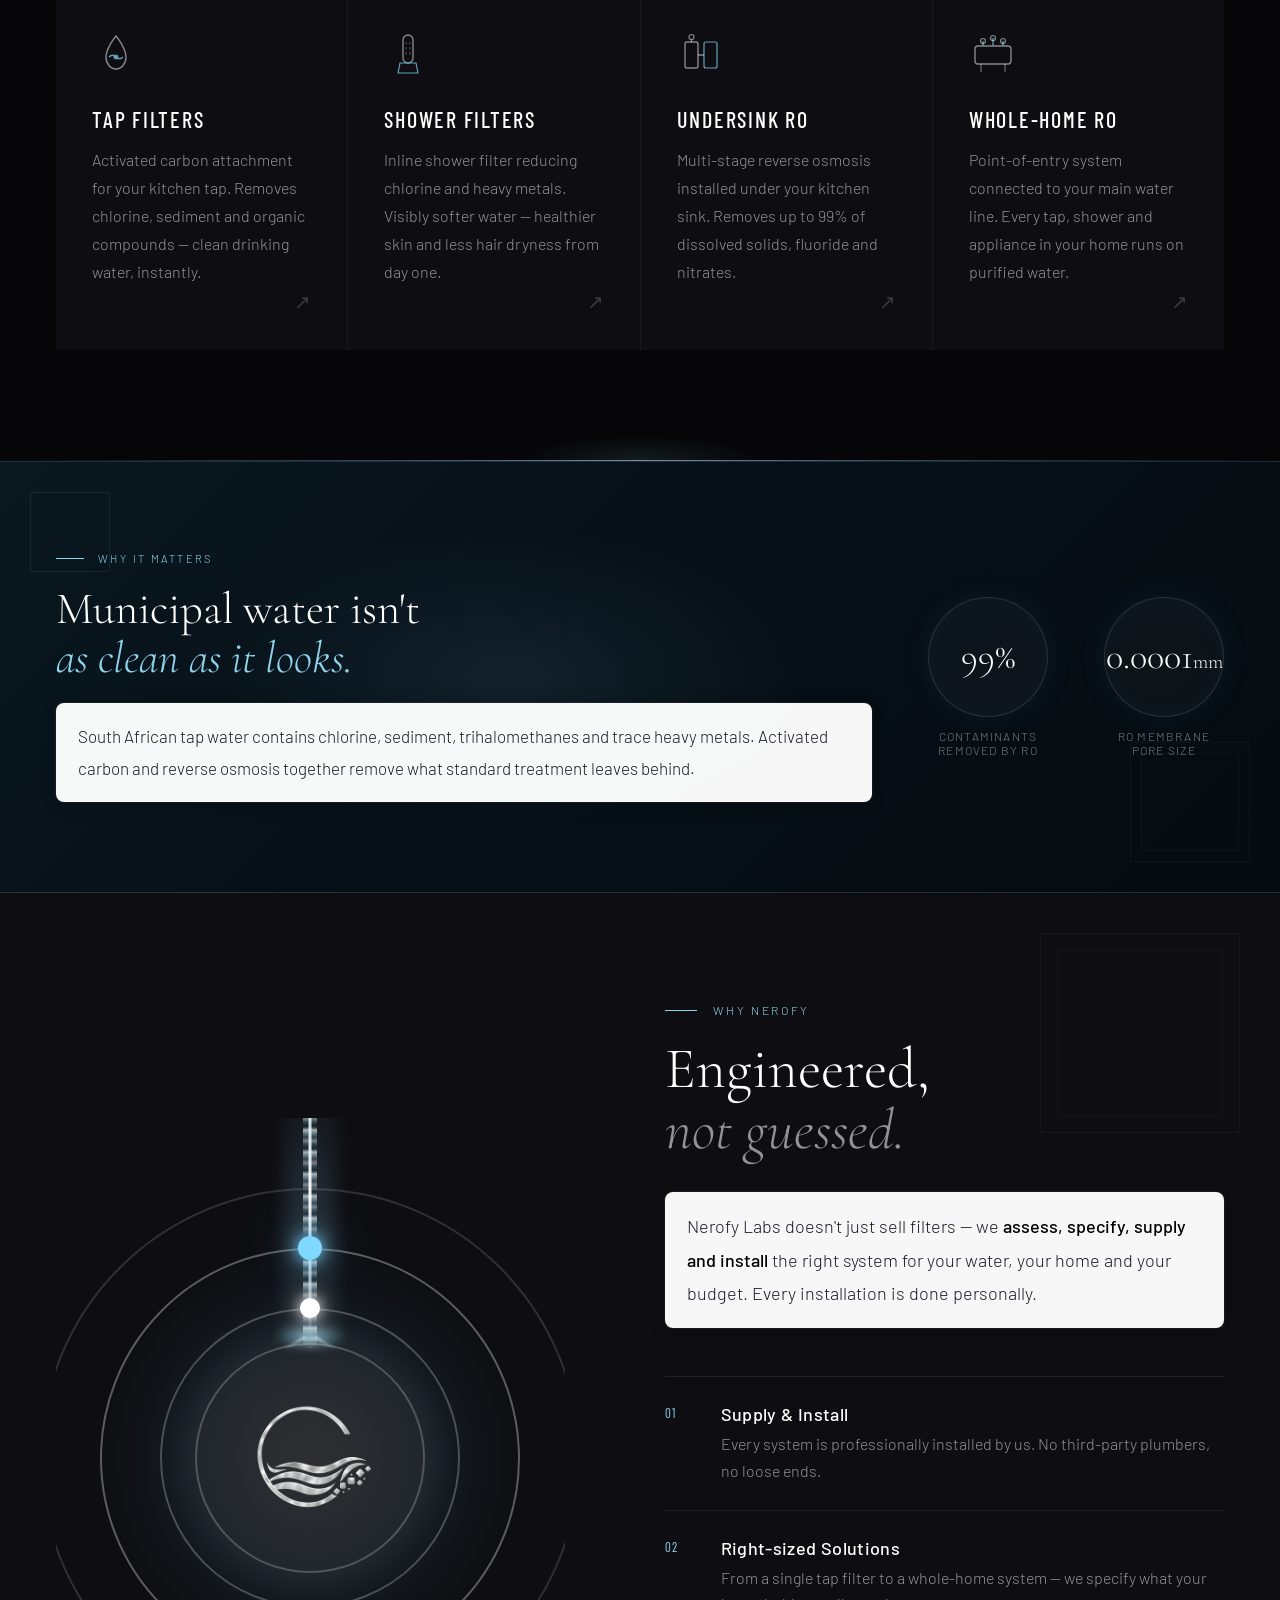
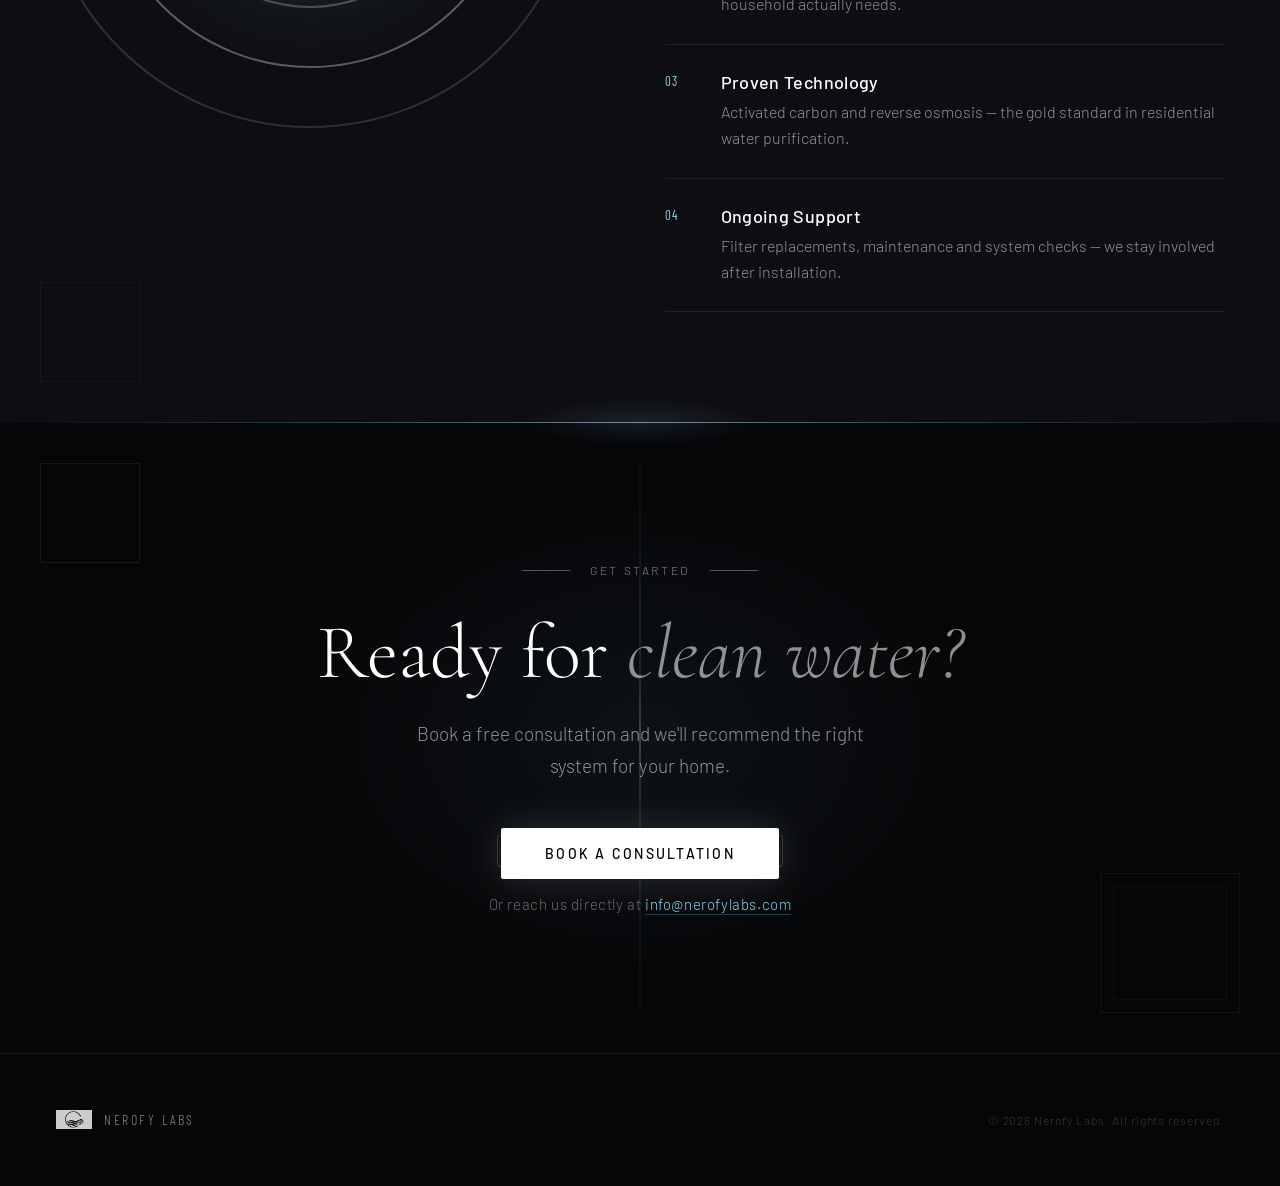
==== commit f3d216a3: "Update index.html" ====
--- a/index.html
+++ b/index.html
@@ -26,60 +26,57 @@
 html{scroll-behavior:smooth;}
 body{background:var(--black);color:var(--white);font-family:'Barlow',sans-serif;font-weight:300;overflow-x:hidden;font-size:20px;}
 
+/* TEXT PANEL — white block for body copy */
+.text-panel{
+  display:block;
+  background:rgba(255,255,255,0.97);
+  color:#1c1c28;
+  padding:18px 22px;
+  border-radius:8px;
+  line-height:1.85;
+  font-weight:300;
+  box-shadow:0 2px 16px rgba(0,0,0,0.18),0 0 0 1px rgba(255,255,255,0.06);
+}
+.text-panel strong{color:#000;font-weight:500;}
+.text-panel a{color:var(--accent2);}
+
 /* NAV */
-nav{position:fixed;top:0;left:0;right:0;z-index:100;padding:0 40px;height:80px;display:flex;align-items:center;justify-content:space-between;border-bottom:1px solid rgba(0,0,0,0.12);background:rgba(255,255,255,0.96);backdrop-filter:blur(16px);}
+nav{position:fixed;top:0;left:0;right:0;z-index:100;padding:0 40px;height:80px;display:flex;align-items:center;justify-content:space-between;border-bottom:1px solid rgba(0,0,0,0.12);background:rgba(255,255,255,0.97);backdrop-filter:blur(16px);}
 .nav-logo{display:flex;align-items:center;gap:14px;text-decoration:none;cursor:pointer;}
-.nav-logo img{width:56px; height:56px;object-fit:contain;}
-.nav-logo-text{ font-family:'Barlow Condensed',sans-serif;font-size:20px;font-weight:500;letter-spacing:0.18em;color:#000;text-transform:uppercase;}
+.nav-logo img{width:56px;height:56px;object-fit:contain;}
+.nav-logo-text{font-family:'Barlow Condensed',sans-serif;font-size:20px;font-weight:500;letter-spacing:0.18em;color:#000;text-transform:uppercase;}
 .nav-links{display:flex;align-items:center;gap:40px;}
 .nav-links a{font-size:16px;font-weight:400;letter-spacing:0.12em;text-transform:uppercase;color:rgba(0,0,0,0.72);text-decoration:none;transition:color 0.3s;}
 .nav-links a:hover{color:#000;}
-
 .nav-cta{font-size:15px;font-weight:500;letter-spacing:0.12em;text-transform:uppercase;padding:11px 28px;border:1px solid rgba(0,0,0,0.28);color:#000;text-decoration:none;transition:all 0.3s;border-radius:2px;}
 .nav-cta:hover{background:rgba(0,0,0,0.05);border-color:rgba(0,0,0,0.55);}
 
 /* HERO */
 .hero{min-height:100vh;display:flex;flex-direction:column;justify-content:center;position:relative;overflow:hidden;padding:140px 56px 180px;}
 .hero-grid{position:absolute;inset:0;background-image:linear-gradient(rgba(255,255,255,0.03) 1px,transparent 1px),linear-gradient(90deg,rgba(255,255,255,0.03) 1px,transparent 1px);background-size:72px 72px;}
-
-/* white corner brackets top-left */
 .hero-corner{position:absolute;top:100px;left:56px;width:60px;height:60px;border-top:1px solid rgba(255,255,255,0.4);border-left:1px solid rgba(255,255,255,0.4);}
 .hero-corner-br{position:absolute;bottom:160px;right:56px;width:60px;height:60px;border-bottom:1px solid rgba(255,255,255,0.2);border-right:1px solid rgba(255,255,255,0.2);}
-
-/* light beams */
 .hero-beam{position:absolute;top:-10%;right:12%;width:1px;height:130%;background:linear-gradient(to bottom,transparent 0%,rgba(106,180,204,0.15) 30%,rgba(106,180,204,0.35) 50%,rgba(106,180,204,0.15) 70%,transparent 100%);transform:rotate(-8deg);}
 .hero-beam-2{position:absolute;top:-10%;right:28%;width:1px;height:130%;background:linear-gradient(to bottom,transparent 0%,rgba(255,255,255,0.06) 40%,rgba(255,255,255,0.14) 50%,rgba(255,255,255,0.06) 60%,transparent 100%);transform:rotate(-8deg);}
 .hero-beam-3{position:absolute;top:-10%;right:5%;width:1px;height:130%;background:linear-gradient(to bottom,transparent 10%,rgba(255,255,255,0.04) 40%,rgba(255,255,255,0.09) 50%,rgba(255,255,255,0.04) 60%,transparent 90%);transform:rotate(-8deg);}
-
-/* glowing horizontal line */
 .hero-hline{position:absolute;top:38%;left:0;right:0;height:1px;background:linear-gradient(90deg,transparent,rgba(106,180,204,0.15) 20%,rgba(106,180,204,0.5) 50%,rgba(106,180,204,0.15) 80%,transparent);}
 .hero-hline::after{content:'';position:absolute;top:-12px;left:50%;transform:translateX(-50%);width:300px;height:24px;background:radial-gradient(ellipse,rgba(106,180,204,0.12) 0%,transparent 70%);}
-
-/* white box accent top-right */
 .hero-box-accent{position:absolute;top:120px;right:56px;width:180px;height:180px;border:1px solid rgba(255,255,255,0.08);background:rgba(255,255,255,0.02);}
 .hero-box-accent::after{content:'';position:absolute;inset:8px;border:1px solid rgba(255,255,255,0.04);}
-
-/* molecule pattern */
 .hero-molecules{position:absolute;top:0;right:0;width:55%;height:100%;opacity:0.5;pointer-events:none;}
-
 .hero-content{position:relative;max-width:820px;}
 .hero-eyebrow{display:flex;align-items:center;gap:18px;margin-bottom:40px;opacity:0;animation:fadeUp 0.8s 0.2s forwards;}
 .hero-eyebrow-line{width:44px;height:1px;background:var(--accent-bright);}
 .hero-eyebrow span{font-size:14px;letter-spacing:0.22em;text-transform:uppercase;color:var(--accent-bright);font-weight:400;}
-
 .hero-title{font-family:'Cormorant Garamond',serif;font-size:clamp(64px,8.5vw,110px);font-weight:300;line-height:0.95;color:#fff;margin-bottom:16px;opacity:0;animation:fadeUp 0.9s 0.3s forwards;}
 .hero-title em{font-style:italic;color:rgba(255,255,255,0.65);}
 .hero-subtitle{font-family:'Barlow Condensed',sans-serif;font-size:clamp(26px,3.5vw,42px);font-weight:300;letter-spacing:0.12em;text-transform:uppercase;color:rgba(255,255,255,0.55);margin-bottom:48px;opacity:0;animation:fadeUp 0.9s 0.4s forwards;}
-
-.hero-desc{font-size:18px;line-height:1.85;color:rgba(255,255,255,0.65);max-width:540px;margin-bottom:56px;font-weight:300;opacity:0;animation:fadeUp 0.9s 0.5s forwards;}
-.hero-desc strong{color:#fff;font-weight:500;}
-
+.hero-desc{font-size:18px;max-width:540px;margin-bottom:56px;opacity:0;animation:fadeUp 0.9s 0.5s forwards;}
 .hero-actions{display:flex;align-items:center;gap:20px;flex-wrap:wrap;opacity:0;animation:fadeUp 0.9s 0.6s forwards;}
 .btn-primary{font-size:14px;font-weight:500;letter-spacing:0.16em;text-transform:uppercase;padding:17px 44px;background:#fff;color:#000;text-decoration:none;transition:all 0.3s;border-radius:2px;box-shadow:0 0 40px rgba(255,255,255,0.15);}
 .btn-primary:hover{background:rgba(255,255,255,0.9);box-shadow:0 0 60px rgba(255,255,255,0.25);}
 .btn-secondary{font-size:14px;font-weight:400;letter-spacing:0.16em;text-transform:uppercase;padding:16px 44px;border:1px solid rgba(255,255,255,0.35);color:rgba(255,255,255,0.8);text-decoration:none;transition:all 0.3s;border-radius:2px;}
 .btn-secondary:hover{border-color:rgba(255,255,255,0.7);color:#fff;background:rgba(255,255,255,0.05);}
-
 .hero-stats{display:flex;flex-wrap:wrap;gap:0;border-top:1px solid rgba(255,255,255,0.12);padding-top:32px;margin-top:60px;opacity:0;animation:fadeUp 0.9s 0.75s forwards;}
 .hero-stat{flex:1;min-width:140px;}
 .hero-stat+.hero-stat{padding-left:32px;border-left:1px solid rgba(255,255,255,0.1);}
@@ -98,16 +95,15 @@
 .section-eyebrow span{font-size:12px;letter-spacing:0.22em;text-transform:uppercase;color:var(--accent-bright);}
 .section-title{font-family:'Cormorant Garamond',serif;font-size:clamp(38px,4.5vw,60px);font-weight:300;color:#fff;line-height:1.05;}
 .section-title em{font-style:italic;color:rgba(255,255,255,0.55);}
-.section-sub{font-size:18px;color:rgba(255,255,255,0.55);margin-top:16px;max-width:480px;line-height:1.7;}
-
-/* white outline grid for products */
+.section-sub{font-size:18px;margin-top:16px;max-width:480px;line-height:1.7;}
+
+/* PRODUCTS GRID */
 .products-grid{display:grid;grid-template-columns:repeat(4,1fr);gap:1px;background:rgba(255,255,255,0.08);}
 .product-card{background:var(--surface);padding:44px 36px 64px;position:relative;overflow:hidden;transition:background 0.4s;display:block;text-decoration:none;cursor:pointer;}
 .product-card::before{content:'';position:absolute;top:0;left:0;right:0;height:1px;background:linear-gradient(90deg,transparent,rgba(255,255,255,0.12),transparent);opacity:0;transition:opacity 0.4s;}
 .product-card::after{content:'';position:absolute;bottom:0;left:0;right:0;height:2px;background:linear-gradient(90deg,transparent,rgba(106,180,204,0.8),transparent);opacity:0;transition:opacity 0.4s;}
 .product-card:hover{background:rgba(20,22,32,0.98);}
 .product-card:hover::before,.product-card:hover::after{opacity:1;}
-/* white corner on each card */
 .product-card-corner{position:absolute;top:20px;right:20px;width:20px;height:20px;border-top:1px solid rgba(255,255,255,0.15);border-right:1px solid rgba(255,255,255,0.15);}
 .product-num{font-family:'Barlow Condensed',sans-serif;font-size:12px;letter-spacing:0.2em;color:rgba(255,255,255,0.2);margin-bottom:36px;font-weight:400;}
 .product-icon{width:48px;height:48px;margin-bottom:28px;}
@@ -119,7 +115,6 @@
 
 /* WATER CHEMISTRY STRIP */
 .water-strip{background:linear-gradient(135deg,#0a1820 0%,#071018 40%,#040c10 100%);padding:90px 56px;position:relative;overflow:hidden;border-top:1px solid rgba(106,180,204,0.2);border-bottom:1px solid rgba(106,180,204,0.2);}
-/* white box overlays */
 .water-strip-box1{position:absolute;top:30px;left:30px;width:80px;height:80px;border:1px solid rgba(255,255,255,0.06);pointer-events:none;}
 .water-strip-box2{position:absolute;bottom:30px;right:30px;width:120px;height:120px;border:1px solid rgba(255,255,255,0.04);pointer-events:none;}
 .water-strip-box2::after{content:'';position:absolute;inset:10px;border:1px solid rgba(255,255,255,0.03);}
@@ -131,10 +126,9 @@
 .water-label span{font-size:11px;letter-spacing:0.22em;text-transform:uppercase;color:var(--accent-bright);}
 .water-headline{font-family:'Cormorant Garamond',serif;font-size:clamp(30px,3.5vw,50px);font-weight:300;color:#fff;line-height:1.1;margin-bottom:20px;}
 .water-headline em{font-style:italic;color:var(--accent-bright);}
-.water-body{font-size:17px;line-height:1.8;color:rgba(255,255,255,0.6);}
+.water-body{font-size:17px;}
 .water-stats{display:flex;gap:56px;flex-wrap:wrap;}
 .water-stat{text-align:center;position:relative;}
-/* glowing white ring around each stat */
 .water-stat-ring{width:120px;height:120px;border-radius:50%;border:1px solid rgba(255,255,255,0.12);display:flex;flex-direction:column;align-items:center;justify-content:center;margin:0 auto 12px;background:rgba(255,255,255,0.03);box-shadow:0 0 30px rgba(106,180,204,0.08),inset 0 0 20px rgba(106,180,204,0.04);}
 .water-stat-num{font-family:'Cormorant Garamond',serif;font-size:36px;font-weight:300;color:#fff;line-height:1;}
 .water-stat-num-small{font-size:20px;}
@@ -142,11 +136,12 @@
 
 /* WHY SECTION */
 .why-section{padding:110px 56px;background:var(--surface);position:relative;overflow:hidden;}
-/* background white box accents */
 .why-bg-box{position:absolute;top:40px;right:40px;width:200px;height:200px;border:1px solid rgba(255,255,255,0.04);}
 .why-bg-box::after{content:'';position:absolute;inset:16px;border:1px solid rgba(255,255,255,0.025);}
 .why-bg-box2{position:absolute;bottom:40px;left:40px;width:100px;height:100px;border:1px solid rgba(255,255,255,0.03);}
 .why-grid{display:grid;grid-template-columns:1fr 1.1fr;gap:100px;align-items:center;}
+
+/* ── ORBIT / SPHERE ── */
 .orbit-wrap{position:relative;height:680px;display:flex;align-items:center;justify-content:center;overflow:hidden;}
 .orbit-ring{position:absolute;border-radius:50%;border:2px solid rgba(255,255,255,0.22);}
 .orbit-ring-1{width:540px;height:540px;border-color:rgba(255,255,255,0.14);}
@@ -159,26 +154,153 @@
 .orbit-center{width:230px;height:230px;border-radius:50%;background:rgba(255,255,255,0.05);border:2px solid rgba(255,255,255,0.22);display:flex;align-items:center;justify-content:center;position:relative;z-index:2;box-shadow:0 0 55px rgba(255,255,255,0.08),0 0 90px rgba(106,180,204,0.08);}
 .orbit-center img{width:180px;height:180px;object-fit:contain;}
 .orbit-glow{position:absolute;width:420px;height:420px;border-radius:50%;background:radial-gradient(circle,rgba(255,255,255,0.09) 0%,rgba(106,180,204,0.08) 40%,transparent 72%);}
-.orbit-waterfall{position:absolute;top:-120px;left:50%;transform:translateX(-50%);width:90px;height:320px;background:linear-gradient(to bottom,rgba(255,255,255,0) 0%,rgba(190,235,255,0.18) 15%,rgba(190,235,255,0.5) 38%,rgba(255,255,255,0.75) 55%,rgba(120,210,255,0.45) 78%,rgba(255,255,255,0) 100%);filter:blur(6px);opacity:0.95;z-index:1;pointer-events:none;}
-.orbit-waterfall::before{content:'';position:absolute;top:0;left:-26px;width:46px;height:100%;background:linear-gradient(to bottom,rgba(255,255,255,0),rgba(140,220,255,0.22),rgba(255,255,255,0));filter:blur(10px);}
-.orbit-waterfall::after{content:'';position:absolute;top:0;right:-26px;width:46px;height:100%;background:linear-gradient(to bottom,rgba(255,255,255,0),rgba(140,220,255,0.18),rgba(255,255,255,0));filter:blur(10px);}
-.orbit-splash{position:absolute;top:155px;left:50%;transform:translateX(-50%);width:260px;height:90px;background:radial-gradient(ellipse,rgba(170,230,255,0.22) 0%,rgba(255,255,255,0.1) 30%,transparent 72%);filter:blur(6px);z-index:1;pointer-events:none;}
-
-.why-intro{font-size:18px;line-height:1.9;color:rgba(255,255,255,0.65);margin-bottom:48px;font-weight:300;}
-.why-intro strong{color:#fff;font-weight:500;}
+
+/* ── WATERFALL ── */
+.wfall{
+  position:absolute;
+  top:-80px;
+  left:50%;
+  transform:translateX(-50%);
+  width:80px;
+  height:310px;
+  z-index:1;
+  pointer-events:none;
+}
+/* Glowing ambient column */
+.wfall-glow{
+  position:absolute;
+  left:50%;transform:translateX(-50%);
+  top:0;width:50px;height:100%;
+  background:linear-gradient(to bottom,transparent 0%,rgba(106,180,204,0.06) 20%,rgba(160,220,255,0.14) 52%,rgba(106,180,204,0.06) 82%,transparent 100%);
+  filter:blur(9px);
+}
+/* Outer soft stream */
+.wfall-tube{
+  position:absolute;
+  left:50%;transform:translateX(-50%);
+  width:14px;top:0;height:100%;
+  overflow:hidden;
+  border-radius:7px;
+}
+.wfall-flow{
+  position:absolute;
+  left:0;top:0;
+  width:100%;height:200%;
+  background:repeating-linear-gradient(
+    to bottom,
+    rgba(255,255,255,0) 0px,
+    rgba(180,235,255,0.25) 2px,
+    rgba(255,255,255,0.65) 4px,
+    rgba(210,245,255,0.45) 7px,
+    rgba(140,215,255,0.18) 11px,
+    rgba(255,255,255,0.42) 15px,
+    rgba(180,235,255,0.2) 18px,
+    rgba(255,255,255,0) 22px
+  );
+  animation:wfallFlow 0.45s linear infinite;
+}
+/* Bright core filament */
+.wfall-core{
+  position:absolute;
+  left:50%;transform:translateX(-50%);
+  width:3px;top:20px;height:calc(100% - 30px);
+  background:linear-gradient(to bottom,
+    transparent 0%,
+    rgba(220,245,255,0.85) 18%,
+    rgba(255,255,255,0.95) 50%,
+    rgba(200,235,255,0.7) 82%,
+    transparent 100%
+  );
+  border-radius:2px;
+}
+/* Top fade-in */
+.wfall-top{
+  position:absolute;
+  left:50%;transform:translateX(-50%);
+  top:0;width:30px;height:70px;
+  background:linear-gradient(to bottom,transparent,rgba(140,210,255,0.2));
+  pointer-events:none;
+}
+/* Impact zone where water hits sphere */
+.wfall-impact{
+  position:absolute;
+  bottom:0;left:50%;
+  transform:translateX(-50%);
+  width:72px;height:26px;
+  background:radial-gradient(ellipse at 50% 55%,rgba(210,245,255,0.75) 0%,rgba(150,225,255,0.35) 40%,transparent 72%);
+  filter:blur(5px);
+  animation:wfallImpact 0.45s ease-in-out infinite;
+}
+/* Splash rays left & right */
+.wfall-spl{
+  position:absolute;
+  bottom:10px;
+  height:2px;
+  border-radius:1px;
+  filter:blur(1px);
+}
+.wfall-spl-l{
+  right:calc(50% + 5px);
+  width:24px;
+  background:linear-gradient(to left,rgba(210,245,255,0.85),transparent);
+  transform-origin:right center;
+  transform:rotate(-30deg);
+  animation:wfallSplL 0.45s ease-out infinite;
+}
+.wfall-spl-r{
+  left:calc(50% + 5px);
+  width:24px;
+  background:linear-gradient(to right,rgba(210,245,255,0.85),transparent);
+  transform-origin:left center;
+  transform:rotate(30deg);
+  animation:wfallSplR 0.45s ease-out infinite 0.1s;
+}
+/* Micro droplet specks */
+.wfall-drop{
+  position:absolute;
+  border-radius:50%;
+  background:rgba(200,240,255,0.8);
+  animation:wfallDrop linear infinite;
+}
+.wfall-drop-1{width:3px;height:5px;left:calc(50% - 8px);animation-duration:0.45s;animation-delay:0s;}
+.wfall-drop-2{width:2px;height:4px;left:calc(50% + 3px);animation-duration:0.45s;animation-delay:0.15s;}
+.wfall-drop-3{width:2px;height:3px;left:calc(50% - 2px);animation-duration:0.45s;animation-delay:0.28s;}
+
+@keyframes wfallFlow{
+  from{transform:translateY(0);}
+  to{transform:translateY(50%);}
+}
+@keyframes wfallImpact{
+  0%,100%{opacity:0.45;transform:translateX(-50%) scaleX(0.65);}
+  50%{opacity:1;transform:translateX(-50%) scaleX(1.35);}
+}
+@keyframes wfallSplL{
+  0%{opacity:0;width:0;}
+  35%{opacity:0.9;width:24px;}
+  100%{opacity:0;width:30px;transform:rotate(-40deg) translate(-8px,-5px);}
+}
+@keyframes wfallSplR{
+  0%{opacity:0;width:0;}
+  35%{opacity:0.9;width:24px;}
+  100%{opacity:0;width:30px;transform:rotate(40deg) translate(8px,-5px);}
+}
+@keyframes wfallDrop{
+  0%{top:20px;opacity:1;}
+  100%{top:290px;opacity:0;}
+}
+
+/* WHY CONTENT */
+.why-intro{font-size:18px;margin-bottom:48px;}
 .why-points{display:flex;flex-direction:column;}
 .why-point{padding:26px 0;border-bottom:1px solid rgba(255,255,255,0.08);display:flex;gap:28px;align-items:flex-start;}
 .why-point:first-child{border-top:1px solid rgba(255,255,255,0.08);}
 .why-point-num{font-family:'Barlow Condensed',sans-serif;font-size:13px;color:var(--accent-bright);letter-spacing:0.1em;padding-top:2px;min-width:28px;font-weight:400;}
 .why-point-title{font-size:18px;font-weight:500;color:#fff;margin-bottom:6px;letter-spacing:0.02em;}
 .why-point-desc{font-size:16px;color:rgba(255,255,255,0.55);line-height:1.65;font-weight:300;}
-
-/* glowing white box highlight on hover point */
 .why-point:hover{background:rgba(255,255,255,0.02);margin:0 -16px;padding-left:16px;padding-right:16px;}
 
 /* CTA */
 .cta-section{padding:140px 56px;text-align:center;position:relative;overflow:hidden;}
-/* white box decoration */
 .cta-box-tl{position:absolute;top:40px;left:40px;width:100px;height:100px;border:1px solid rgba(255,255,255,0.07);}
 .cta-box-br{position:absolute;bottom:40px;right:40px;width:140px;height:140px;border:1px solid rgba(255,255,255,0.05);}
 .cta-box-br::after{content:'';position:absolute;inset:12px;border:1px solid rgba(255,255,255,0.03);}
@@ -191,7 +313,6 @@
 .cta-title{font-family:'Cormorant Garamond',serif;font-size:clamp(44px,6vw,80px);font-weight:300;color:#fff;margin-bottom:24px;line-height:1.05;}
 .cta-title em{font-style:italic;color:rgba(255,255,255,0.55);}
 .cta-sub{font-size:19px;color:rgba(255,255,255,0.55);margin-bottom:56px;font-weight:300;max-width:480px;margin-left:auto;margin-right:auto;line-height:1.7;}
-/* glowing CTA button wrapper */
 .cta-btn-wrap{display:inline-block;position:relative;}
 .cta-btn-wrap::after{content:'';position:absolute;inset:-4px;background:transparent;border:1px solid rgba(255,255,255,0.15);border-radius:3px;}
 .cta-email{font-size:15px;color:rgba(255,255,255,0.4);margin-top:32px;letter-spacing:0.04em;}
@@ -230,6 +351,7 @@
   .cta-box-tl,.cta-box-br{display:none;}
   footer{padding:40px 28px;}
   .products-grid{grid-template-columns:1fr 1fr;}
+  .wfall{height:230px;}
 }
 @media(max-width:580px){
   .hero-title{font-size:clamp(52px,14vw,80px);}
@@ -283,7 +405,6 @@
     <circle cx="380" cy="500" r="4" fill="rgba(106,180,204,0.18)"/>
     <line x1="100" y1="480" x2="250" y2="440" stroke="rgba(255,255,255,0.08)" stroke-width="1"/>
     <line x1="250" y1="440" x2="380" y2="500" stroke="rgba(106,180,204,0.08)" stroke-width="1"/>
-    <!-- extra nodes -->
     <circle cx="470" cy="200" r="2" fill="rgba(255,255,255,0.1)"/>
     <circle cx="490" cy="400" r="3" fill="rgba(106,180,204,0.12)"/>
     <line x1="420" y1="320" x2="470" y2="200" stroke="rgba(255,255,255,0.06)" stroke-width="1"/>
@@ -297,7 +418,7 @@
     <h1 class="hero-title">Water,<br><em>Perfected.</em></h1>
     <p class="hero-subtitle">At the Source.</p>
     <p class="hero-desc">
-      From your tap to your shower to your entire home — <strong>Nerofy Labs designs, supplies and installs</strong> precision water filtration systems that remove contaminants, protect your skin and hair, and deliver clean, pure water where it matters.
+      <span class="text-panel">From your tap to your shower to your entire home — <strong>Nerofy Labs designs, supplies and installs</strong> precision water filtration systems that remove contaminants, protect your skin and hair, and deliver clean, pure water where it matters.</span>
     </p>
     <div class="hero-actions">
       <a href="products.html" class="btn-primary">Explore Systems</a>
@@ -330,7 +451,7 @@
       <span>Our Systems</span>
     </div>
     <h2 class="section-title">Filtration for <em>every need</em></h2>
-    <p class="section-sub">Each system is specified, supplied and installed to suit your home — no guesswork, no DIY.</p>
+    <p class="section-sub"><span class="text-panel">Each system is specified, supplied and installed to suit your home — no guesswork, no DIY.</span></p>
   </div>
   <div class="products-grid">
     <a href="products.html" class="product-card">
@@ -389,7 +510,7 @@
         <span>Why It Matters</span>
       </div>
       <h3 class="water-headline">Municipal water isn't<br><em>as clean as it looks.</em></h3>
-      <p class="water-body">South African tap water contains chlorine, sediment, trihalomethanes and trace heavy metals. Activated carbon and reverse osmosis together remove what standard treatment leaves behind.</p>
+      <p class="water-body"><span class="text-panel">South African tap water contains chlorine, sediment, trihalomethanes and trace heavy metals. Activated carbon and reverse osmosis together remove what standard treatment leaves behind.</span></p>
     </div>
     <div class="water-stats">
       <div class="water-stat">
@@ -413,8 +534,19 @@
   <div class="why-bg-box2"></div>
   <div class="why-grid">
     <div class="orbit-wrap">
-      <div class="orbit-waterfall"></div>
-      <div class="orbit-splash"></div>
+      <!-- Waterfall -->
+      <div class="wfall">
+        <div class="wfall-glow"></div>
+        <div class="wfall-top"></div>
+        <div class="wfall-tube"><div class="wfall-flow"></div></div>
+        <div class="wfall-core"></div>
+        <div class="wfall-impact"></div>
+        <div class="wfall-spl wfall-spl-l"></div>
+        <div class="wfall-spl wfall-spl-r"></div>
+        <div class="wfall-drop wfall-drop-1"></div>
+        <div class="wfall-drop wfall-drop-2"></div>
+        <div class="wfall-drop wfall-drop-3"></div>
+      </div>
       <div class="orbit-glow"></div>
       <div class="orbit-ring orbit-ring-1"></div>
       <div class="orbit-ring orbit-ring-2"></div>
@@ -431,9 +563,7 @@
         <span>Why Nerofy</span>
       </div>
       <h2 class="section-title" style="margin-bottom:32px;">Engineered,<br><em>not guessed.</em></h2>
-      <p class="why-intro">
-        Nerofy Labs doesn't just sell filters — we <strong>assess, specify, supply and install</strong> the right system for your water, your home and your budget. Every installation is done personally.
-      </p>
+      <p class="why-intro"><span class="text-panel">Nerofy Labs doesn't just sell filters — we <strong>assess, specify, supply and install</strong> the right system for your water, your home and your budget. Every installation is done personally.</span></p>
       <div class="why-points">
         <div class="why-point">
           <span class="why-point-num">01</span>
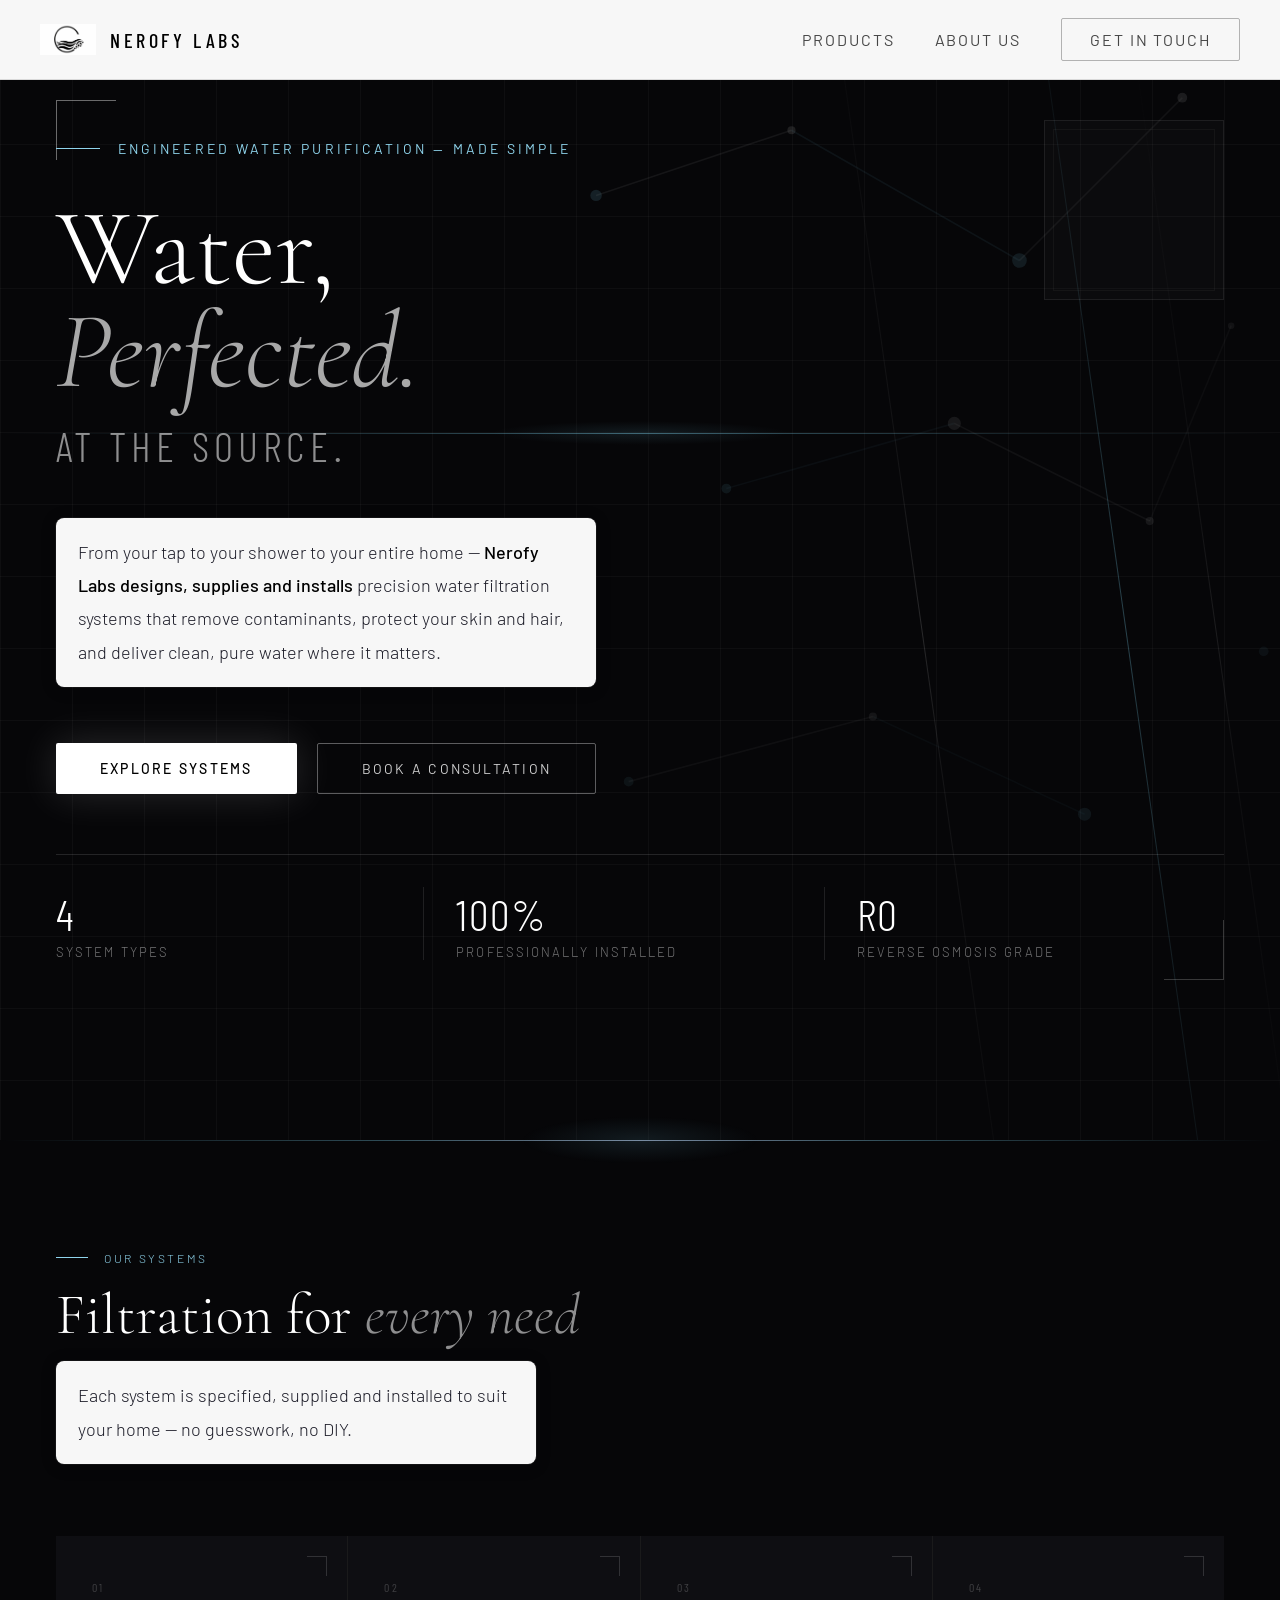
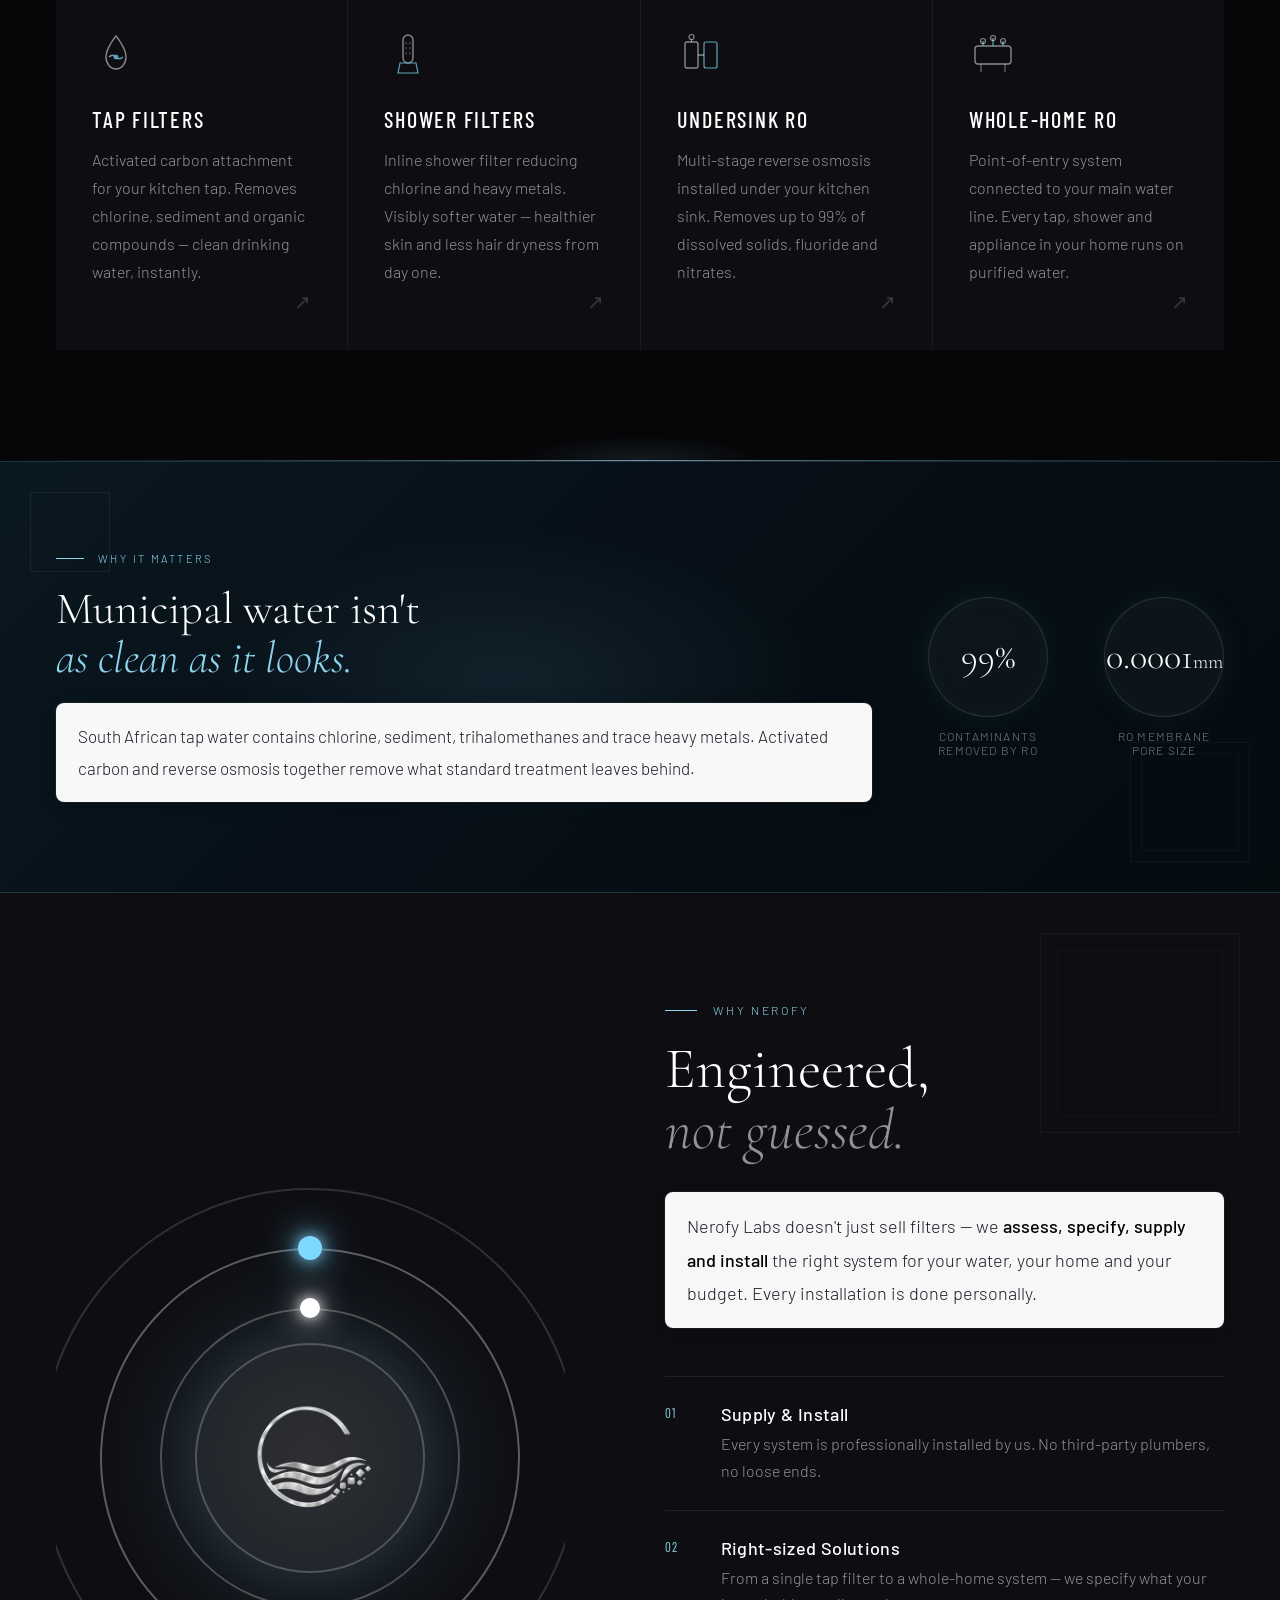
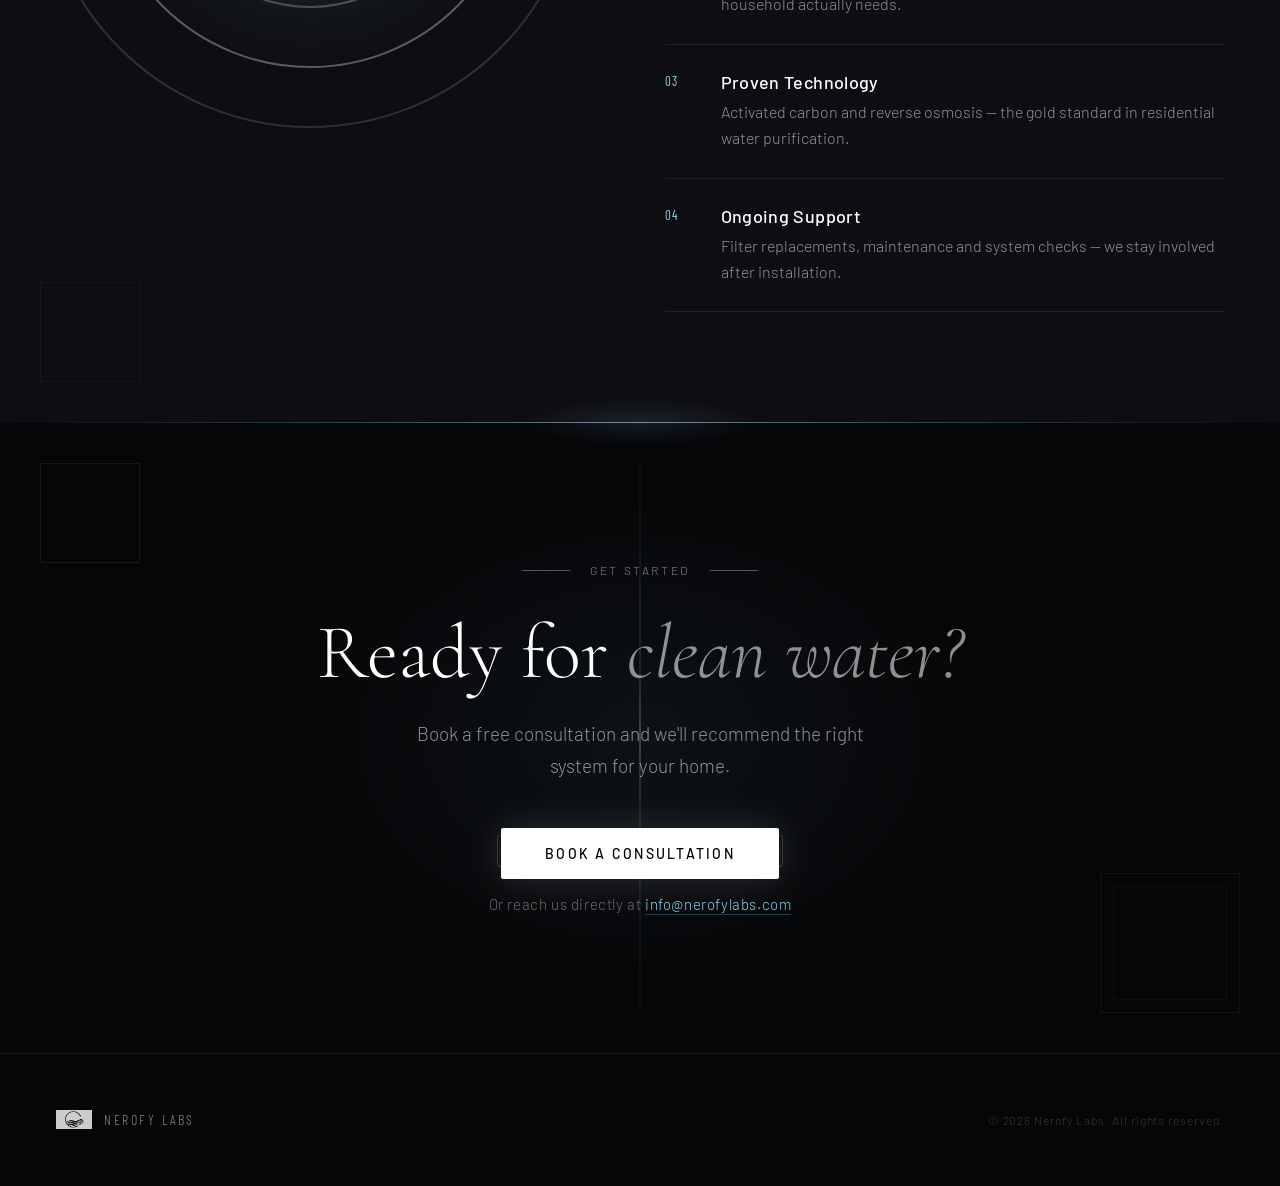
==== commit d121bf90: "Update index.html" ====
--- a/index.html
+++ b/index.html
@@ -154,140 +154,6 @@
 .orbit-center{width:230px;height:230px;border-radius:50%;background:rgba(255,255,255,0.05);border:2px solid rgba(255,255,255,0.22);display:flex;align-items:center;justify-content:center;position:relative;z-index:2;box-shadow:0 0 55px rgba(255,255,255,0.08),0 0 90px rgba(106,180,204,0.08);}
 .orbit-center img{width:180px;height:180px;object-fit:contain;}
 .orbit-glow{position:absolute;width:420px;height:420px;border-radius:50%;background:radial-gradient(circle,rgba(255,255,255,0.09) 0%,rgba(106,180,204,0.08) 40%,transparent 72%);}
-
-/* ── WATERFALL ── */
-.wfall{
-  position:absolute;
-  top:-80px;
-  left:50%;
-  transform:translateX(-50%);
-  width:80px;
-  height:310px;
-  z-index:1;
-  pointer-events:none;
-}
-/* Glowing ambient column */
-.wfall-glow{
-  position:absolute;
-  left:50%;transform:translateX(-50%);
-  top:0;width:50px;height:100%;
-  background:linear-gradient(to bottom,transparent 0%,rgba(106,180,204,0.06) 20%,rgba(160,220,255,0.14) 52%,rgba(106,180,204,0.06) 82%,transparent 100%);
-  filter:blur(9px);
-}
-/* Outer soft stream */
-.wfall-tube{
-  position:absolute;
-  left:50%;transform:translateX(-50%);
-  width:14px;top:0;height:100%;
-  overflow:hidden;
-  border-radius:7px;
-}
-.wfall-flow{
-  position:absolute;
-  left:0;top:0;
-  width:100%;height:200%;
-  background:repeating-linear-gradient(
-    to bottom,
-    rgba(255,255,255,0) 0px,
-    rgba(180,235,255,0.25) 2px,
-    rgba(255,255,255,0.65) 4px,
-    rgba(210,245,255,0.45) 7px,
-    rgba(140,215,255,0.18) 11px,
-    rgba(255,255,255,0.42) 15px,
-    rgba(180,235,255,0.2) 18px,
-    rgba(255,255,255,0) 22px
-  );
-  animation:wfallFlow 0.45s linear infinite;
-}
-/* Bright core filament */
-.wfall-core{
-  position:absolute;
-  left:50%;transform:translateX(-50%);
-  width:3px;top:20px;height:calc(100% - 30px);
-  background:linear-gradient(to bottom,
-    transparent 0%,
-    rgba(220,245,255,0.85) 18%,
-    rgba(255,255,255,0.95) 50%,
-    rgba(200,235,255,0.7) 82%,
-    transparent 100%
-  );
-  border-radius:2px;
-}
-/* Top fade-in */
-.wfall-top{
-  position:absolute;
-  left:50%;transform:translateX(-50%);
-  top:0;width:30px;height:70px;
-  background:linear-gradient(to bottom,transparent,rgba(140,210,255,0.2));
-  pointer-events:none;
-}
-/* Impact zone where water hits sphere */
-.wfall-impact{
-  position:absolute;
-  bottom:0;left:50%;
-  transform:translateX(-50%);
-  width:72px;height:26px;
-  background:radial-gradient(ellipse at 50% 55%,rgba(210,245,255,0.75) 0%,rgba(150,225,255,0.35) 40%,transparent 72%);
-  filter:blur(5px);
-  animation:wfallImpact 0.45s ease-in-out infinite;
-}
-/* Splash rays left & right */
-.wfall-spl{
-  position:absolute;
-  bottom:10px;
-  height:2px;
-  border-radius:1px;
-  filter:blur(1px);
-}
-.wfall-spl-l{
-  right:calc(50% + 5px);
-  width:24px;
-  background:linear-gradient(to left,rgba(210,245,255,0.85),transparent);
-  transform-origin:right center;
-  transform:rotate(-30deg);
-  animation:wfallSplL 0.45s ease-out infinite;
-}
-.wfall-spl-r{
-  left:calc(50% + 5px);
-  width:24px;
-  background:linear-gradient(to right,rgba(210,245,255,0.85),transparent);
-  transform-origin:left center;
-  transform:rotate(30deg);
-  animation:wfallSplR 0.45s ease-out infinite 0.1s;
-}
-/* Micro droplet specks */
-.wfall-drop{
-  position:absolute;
-  border-radius:50%;
-  background:rgba(200,240,255,0.8);
-  animation:wfallDrop linear infinite;
-}
-.wfall-drop-1{width:3px;height:5px;left:calc(50% - 8px);animation-duration:0.45s;animation-delay:0s;}
-.wfall-drop-2{width:2px;height:4px;left:calc(50% + 3px);animation-duration:0.45s;animation-delay:0.15s;}
-.wfall-drop-3{width:2px;height:3px;left:calc(50% - 2px);animation-duration:0.45s;animation-delay:0.28s;}
-
-@keyframes wfallFlow{
-  from{transform:translateY(0);}
-  to{transform:translateY(50%);}
-}
-@keyframes wfallImpact{
-  0%,100%{opacity:0.45;transform:translateX(-50%) scaleX(0.65);}
-  50%{opacity:1;transform:translateX(-50%) scaleX(1.35);}
-}
-@keyframes wfallSplL{
-  0%{opacity:0;width:0;}
-  35%{opacity:0.9;width:24px;}
-  100%{opacity:0;width:30px;transform:rotate(-40deg) translate(-8px,-5px);}
-}
-@keyframes wfallSplR{
-  0%{opacity:0;width:0;}
-  35%{opacity:0.9;width:24px;}
-  100%{opacity:0;width:30px;transform:rotate(40deg) translate(8px,-5px);}
-}
-@keyframes wfallDrop{
-  0%{top:20px;opacity:1;}
-  100%{top:290px;opacity:0;}
-}
 
 /* WHY CONTENT */
 .why-intro{font-size:18px;margin-bottom:48px;}
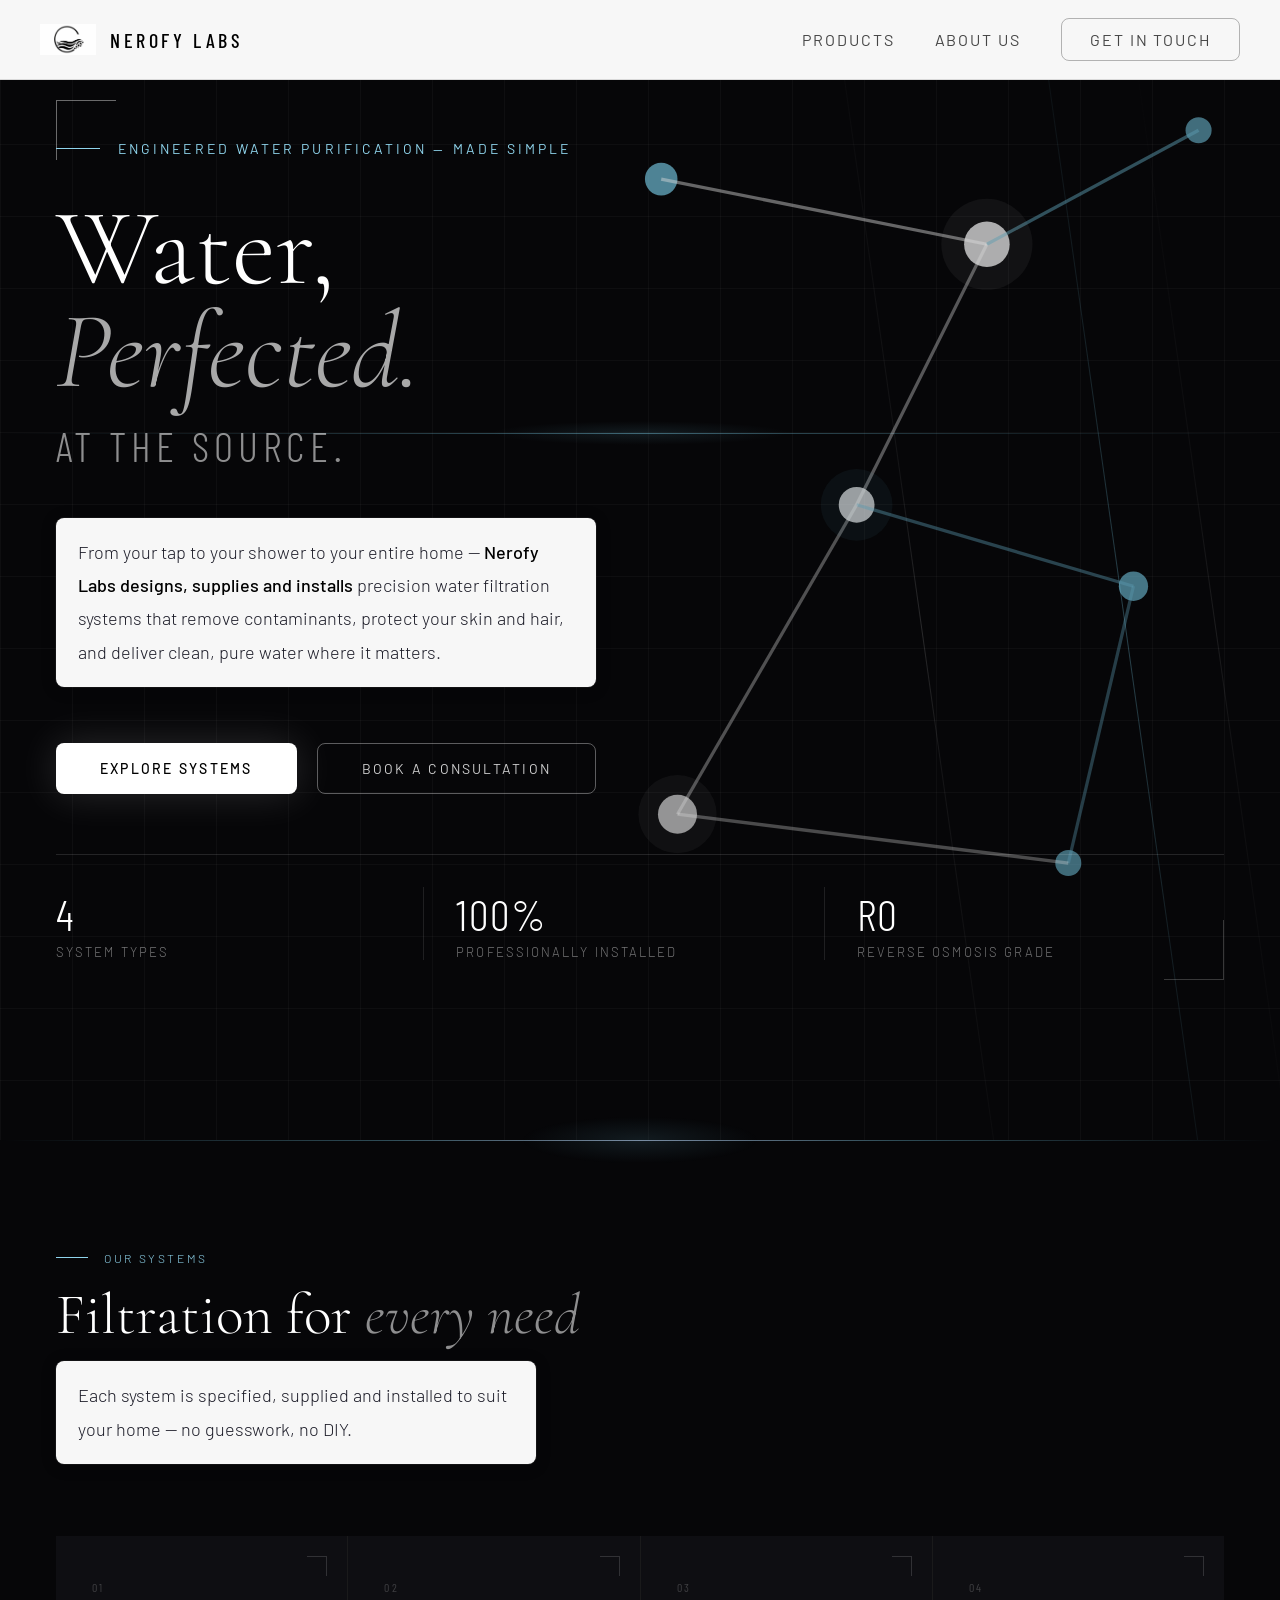
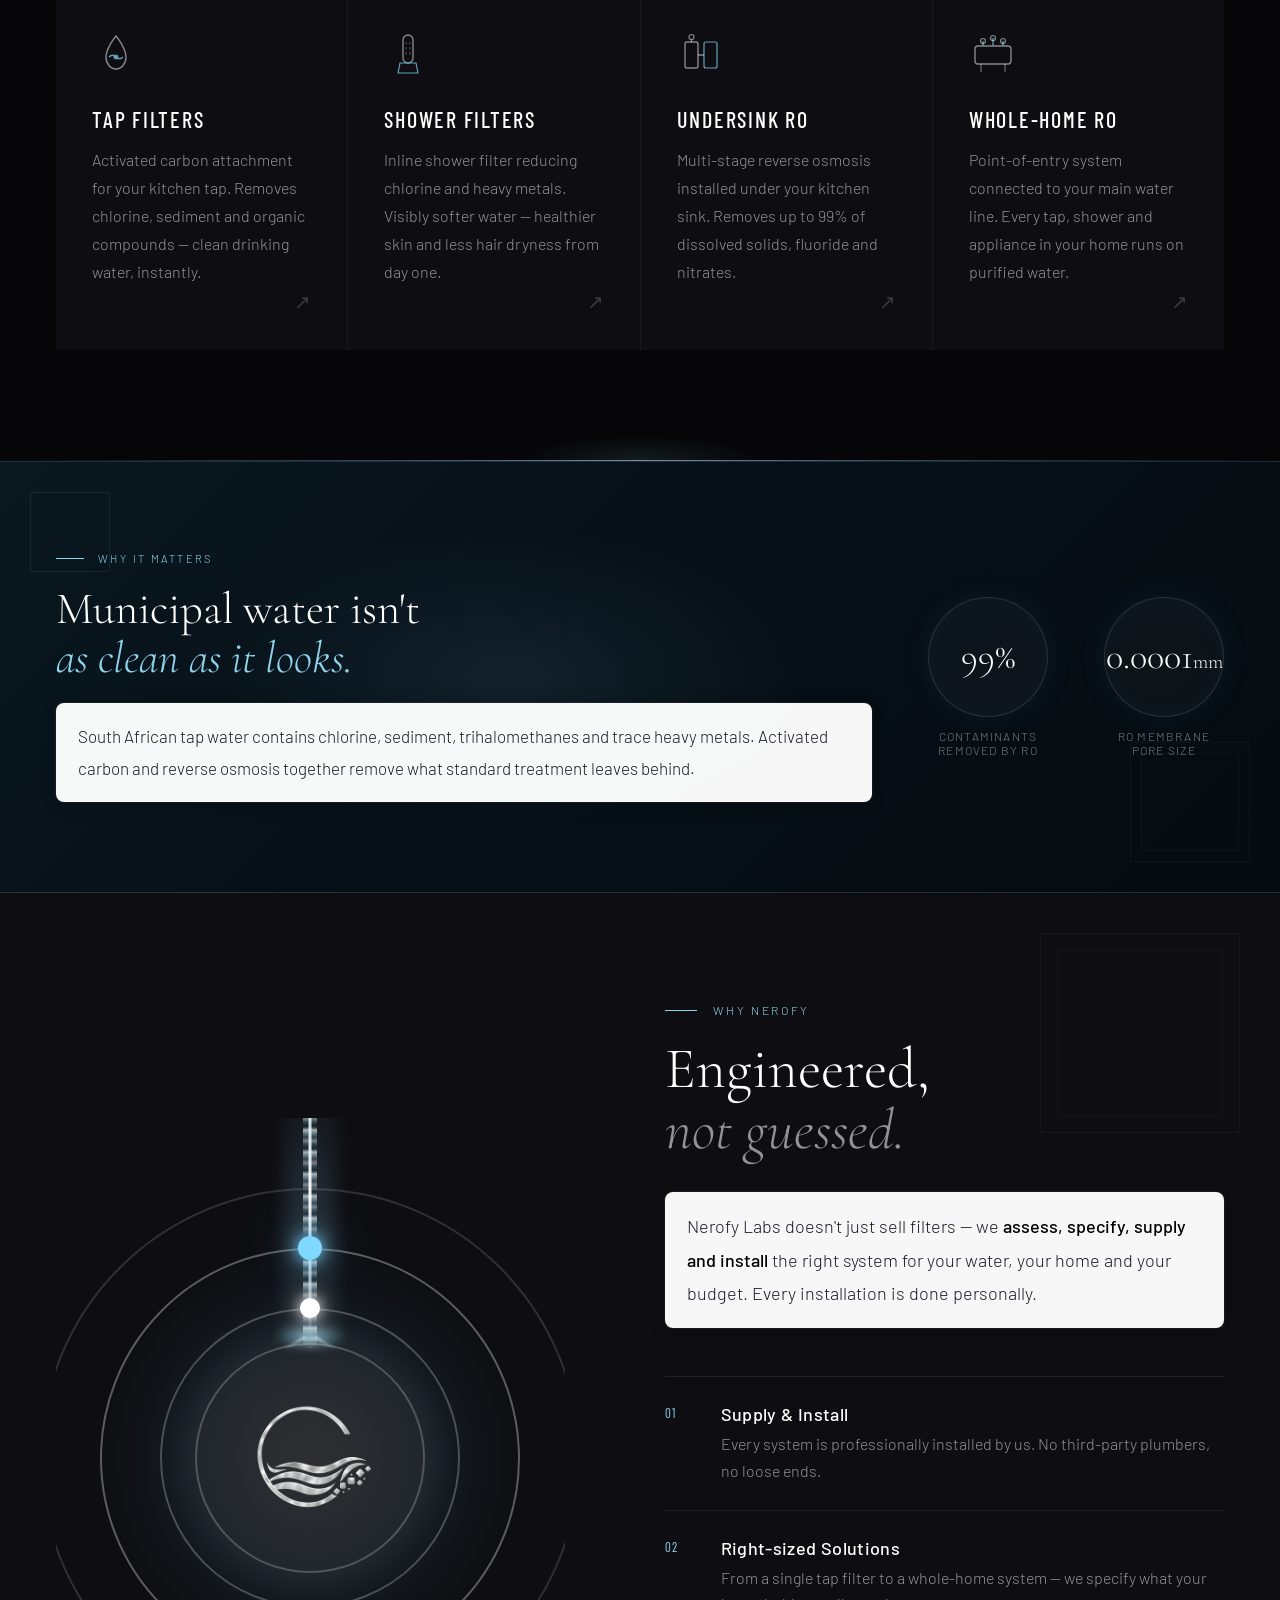
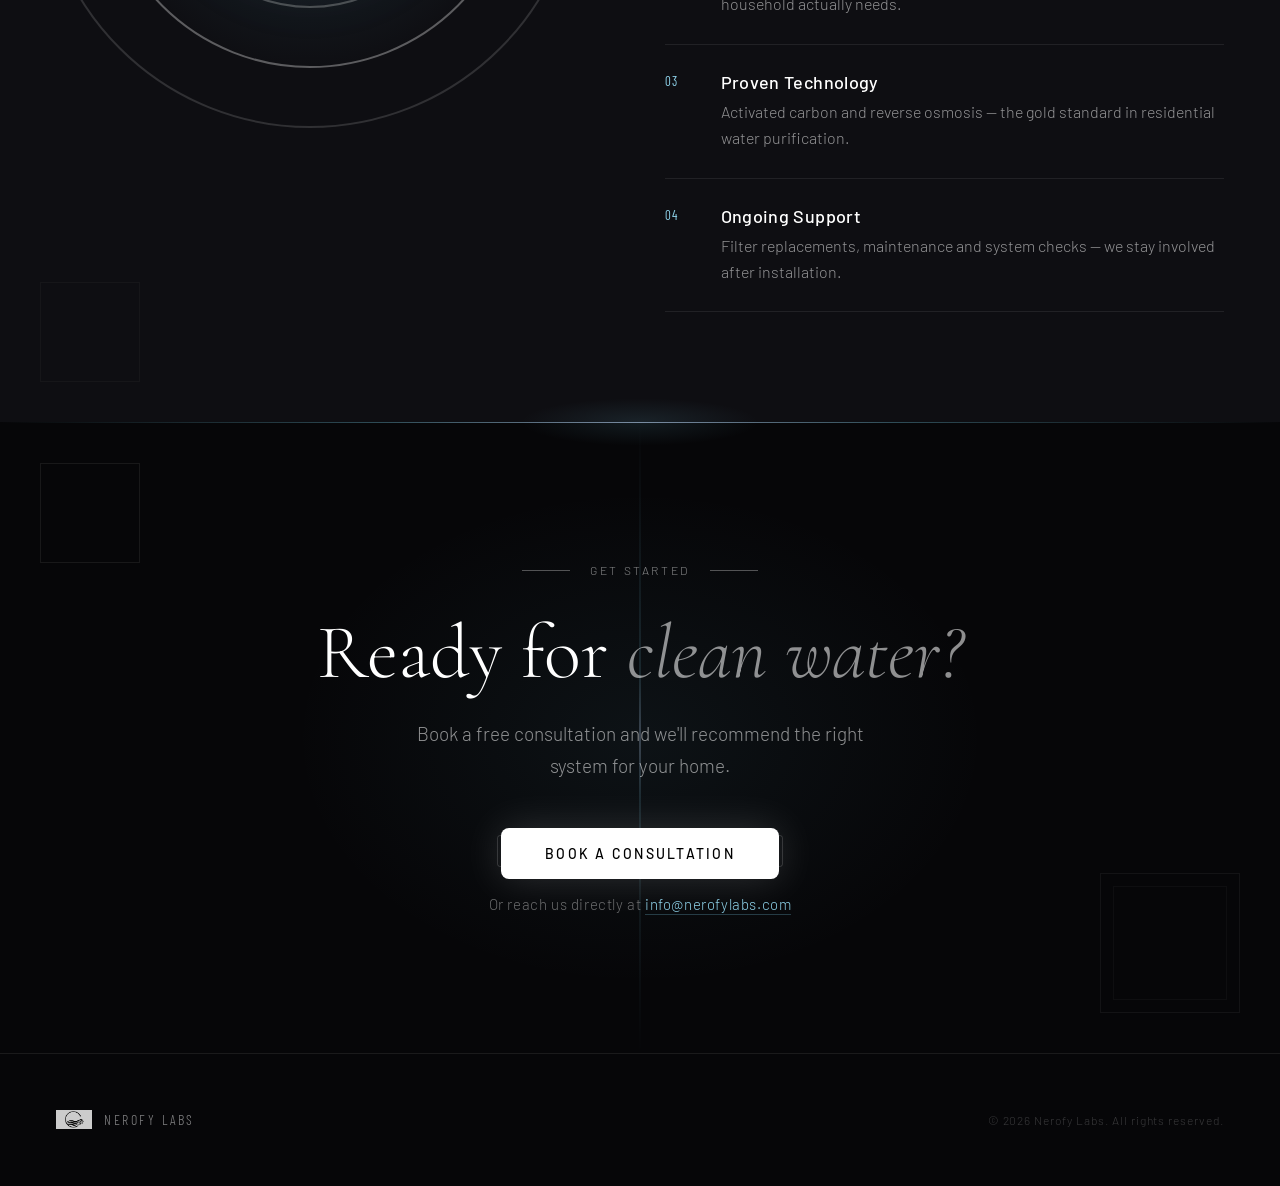
==== commit 233281b9: "Update index.html" ====
--- a/index.html
+++ b/index.html
@@ -48,7 +48,7 @@
 .nav-links{display:flex;align-items:center;gap:40px;}
 .nav-links a{font-size:16px;font-weight:400;letter-spacing:0.12em;text-transform:uppercase;color:rgba(0,0,0,0.72);text-decoration:none;transition:color 0.3s;}
 .nav-links a:hover{color:#000;}
-.nav-cta{font-size:15px;font-weight:500;letter-spacing:0.12em;text-transform:uppercase;padding:11px 28px;border:1px solid rgba(0,0,0,0.28);color:#000;text-decoration:none;transition:all 0.3s;border-radius:2px;}
+.nav-cta{font-size:15px;font-weight:500;letter-spacing:0.12em;text-transform:uppercase;padding:11px 28px;border:1px solid rgba(0,0,0,0.28);color:#000;text-decoration:none;transition:all 0.3s;border-radius:8px;}
 .nav-cta:hover{background:rgba(0,0,0,0.05);border-color:rgba(0,0,0,0.55);}
 
 /* HERO */
@@ -61,9 +61,7 @@
 .hero-beam-3{position:absolute;top:-10%;right:5%;width:1px;height:130%;background:linear-gradient(to bottom,transparent 10%,rgba(255,255,255,0.04) 40%,rgba(255,255,255,0.09) 50%,rgba(255,255,255,0.04) 60%,transparent 90%);transform:rotate(-8deg);}
 .hero-hline{position:absolute;top:38%;left:0;right:0;height:1px;background:linear-gradient(90deg,transparent,rgba(106,180,204,0.15) 20%,rgba(106,180,204,0.5) 50%,rgba(106,180,204,0.15) 80%,transparent);}
 .hero-hline::after{content:'';position:absolute;top:-12px;left:50%;transform:translateX(-50%);width:300px;height:24px;background:radial-gradient(ellipse,rgba(106,180,204,0.12) 0%,transparent 70%);}
-.hero-box-accent{position:absolute;top:120px;right:56px;width:180px;height:180px;border:1px solid rgba(255,255,255,0.08);background:rgba(255,255,255,0.02);}
-.hero-box-accent::after{content:'';position:absolute;inset:8px;border:1px solid rgba(255,255,255,0.04);}
-.hero-molecules{position:absolute;top:0;right:0;width:55%;height:100%;opacity:0.5;pointer-events:none;}
+.hero-molecules{position:absolute;top:0;right:0;width:55%;height:100%;opacity:0.85;pointer-events:none;}
 .hero-content{position:relative;max-width:820px;}
 .hero-eyebrow{display:flex;align-items:center;gap:18px;margin-bottom:40px;opacity:0;animation:fadeUp 0.8s 0.2s forwards;}
 .hero-eyebrow-line{width:44px;height:1px;background:var(--accent-bright);}
@@ -73,9 +71,9 @@
 .hero-subtitle{font-family:'Barlow Condensed',sans-serif;font-size:clamp(26px,3.5vw,42px);font-weight:300;letter-spacing:0.12em;text-transform:uppercase;color:rgba(255,255,255,0.55);margin-bottom:48px;opacity:0;animation:fadeUp 0.9s 0.4s forwards;}
 .hero-desc{font-size:18px;max-width:540px;margin-bottom:56px;opacity:0;animation:fadeUp 0.9s 0.5s forwards;}
 .hero-actions{display:flex;align-items:center;gap:20px;flex-wrap:wrap;opacity:0;animation:fadeUp 0.9s 0.6s forwards;}
-.btn-primary{font-size:14px;font-weight:500;letter-spacing:0.16em;text-transform:uppercase;padding:17px 44px;background:#fff;color:#000;text-decoration:none;transition:all 0.3s;border-radius:2px;box-shadow:0 0 40px rgba(255,255,255,0.15);}
+.btn-primary{font-size:14px;font-weight:500;letter-spacing:0.16em;text-transform:uppercase;padding:17px 44px;background:#fff;color:#000;text-decoration:none;transition:all 0.3s;border-radius:8px;box-shadow:0 0 40px rgba(255,255,255,0.15);}
 .btn-primary:hover{background:rgba(255,255,255,0.9);box-shadow:0 0 60px rgba(255,255,255,0.25);}
-.btn-secondary{font-size:14px;font-weight:400;letter-spacing:0.16em;text-transform:uppercase;padding:16px 44px;border:1px solid rgba(255,255,255,0.35);color:rgba(255,255,255,0.8);text-decoration:none;transition:all 0.3s;border-radius:2px;}
+.btn-secondary{font-size:14px;font-weight:400;letter-spacing:0.16em;text-transform:uppercase;padding:16px 44px;border:1px solid rgba(255,255,255,0.35);color:rgba(255,255,255,0.8);text-decoration:none;transition:all 0.3s;border-radius:8px;}
 .btn-secondary:hover{border-color:rgba(255,255,255,0.7);color:#fff;background:rgba(255,255,255,0.05);}
 .hero-stats{display:flex;flex-wrap:wrap;gap:0;border-top:1px solid rgba(255,255,255,0.12);padding-top:32px;margin-top:60px;opacity:0;animation:fadeUp 0.9s 0.75s forwards;}
 .hero-stat{flex:1;min-width:140px;}
@@ -154,6 +152,140 @@
 .orbit-center{width:230px;height:230px;border-radius:50%;background:rgba(255,255,255,0.05);border:2px solid rgba(255,255,255,0.22);display:flex;align-items:center;justify-content:center;position:relative;z-index:2;box-shadow:0 0 55px rgba(255,255,255,0.08),0 0 90px rgba(106,180,204,0.08);}
 .orbit-center img{width:180px;height:180px;object-fit:contain;}
 .orbit-glow{position:absolute;width:420px;height:420px;border-radius:50%;background:radial-gradient(circle,rgba(255,255,255,0.09) 0%,rgba(106,180,204,0.08) 40%,transparent 72%);}
+
+/* ── WATERFALL ── */
+.wfall{
+  position:absolute;
+  top:-80px;
+  left:50%;
+  transform:translateX(-50%);
+  width:80px;
+  height:310px;
+  z-index:1;
+  pointer-events:none;
+}
+/* Glowing ambient column */
+.wfall-glow{
+  position:absolute;
+  left:50%;transform:translateX(-50%);
+  top:0;width:50px;height:100%;
+  background:linear-gradient(to bottom,transparent 0%,rgba(106,180,204,0.06) 20%,rgba(160,220,255,0.14) 52%,rgba(106,180,204,0.06) 82%,transparent 100%);
+  filter:blur(9px);
+}
+/* Outer soft stream */
+.wfall-tube{
+  position:absolute;
+  left:50%;transform:translateX(-50%);
+  width:14px;top:0;height:100%;
+  overflow:hidden;
+  border-radius:7px;
+}
+.wfall-flow{
+  position:absolute;
+  left:0;top:0;
+  width:100%;height:200%;
+  background:repeating-linear-gradient(
+    to bottom,
+    rgba(255,255,255,0) 0px,
+    rgba(180,235,255,0.25) 2px,
+    rgba(255,255,255,0.65) 4px,
+    rgba(210,245,255,0.45) 7px,
+    rgba(140,215,255,0.18) 11px,
+    rgba(255,255,255,0.42) 15px,
+    rgba(180,235,255,0.2) 18px,
+    rgba(255,255,255,0) 22px
+  );
+  animation:wfallFlow 0.45s linear infinite;
+}
+/* Bright core filament */
+.wfall-core{
+  position:absolute;
+  left:50%;transform:translateX(-50%);
+  width:3px;top:20px;height:calc(100% - 30px);
+  background:linear-gradient(to bottom,
+    transparent 0%,
+    rgba(220,245,255,0.85) 18%,
+    rgba(255,255,255,0.95) 50%,
+    rgba(200,235,255,0.7) 82%,
+    transparent 100%
+  );
+  border-radius:2px;
+}
+/* Top fade-in */
+.wfall-top{
+  position:absolute;
+  left:50%;transform:translateX(-50%);
+  top:0;width:30px;height:70px;
+  background:linear-gradient(to bottom,transparent,rgba(140,210,255,0.2));
+  pointer-events:none;
+}
+/* Impact zone where water hits sphere */
+.wfall-impact{
+  position:absolute;
+  bottom:0;left:50%;
+  transform:translateX(-50%);
+  width:72px;height:26px;
+  background:radial-gradient(ellipse at 50% 55%,rgba(210,245,255,0.75) 0%,rgba(150,225,255,0.35) 40%,transparent 72%);
+  filter:blur(5px);
+  animation:wfallImpact 0.45s ease-in-out infinite;
+}
+/* Splash rays left & right */
+.wfall-spl{
+  position:absolute;
+  bottom:10px;
+  height:2px;
+  border-radius:1px;
+  filter:blur(1px);
+}
+.wfall-spl-l{
+  right:calc(50% + 5px);
+  width:24px;
+  background:linear-gradient(to left,rgba(210,245,255,0.85),transparent);
+  transform-origin:right center;
+  transform:rotate(-30deg);
+  animation:wfallSplL 0.45s ease-out infinite;
+}
+.wfall-spl-r{
+  left:calc(50% + 5px);
+  width:24px;
+  background:linear-gradient(to right,rgba(210,245,255,0.85),transparent);
+  transform-origin:left center;
+  transform:rotate(30deg);
+  animation:wfallSplR 0.45s ease-out infinite 0.1s;
+}
+/* Micro droplet specks */
+.wfall-drop{
+  position:absolute;
+  border-radius:50%;
+  background:rgba(200,240,255,0.8);
+  animation:wfallDrop linear infinite;
+}
+.wfall-drop-1{width:3px;height:5px;left:calc(50% - 8px);animation-duration:0.45s;animation-delay:0s;}
+.wfall-drop-2{width:2px;height:4px;left:calc(50% + 3px);animation-duration:0.45s;animation-delay:0.15s;}
+.wfall-drop-3{width:2px;height:3px;left:calc(50% - 2px);animation-duration:0.45s;animation-delay:0.28s;}
+
+@keyframes wfallFlow{
+  from{transform:translateY(0);}
+  to{transform:translateY(50%);}
+}
+@keyframes wfallImpact{
+  0%,100%{opacity:0.45;transform:translateX(-50%) scaleX(0.65);}
+  50%{opacity:1;transform:translateX(-50%) scaleX(1.35);}
+}
+@keyframes wfallSplL{
+  0%{opacity:0;width:0;}
+  35%{opacity:0.9;width:24px;}
+  100%{opacity:0;width:30px;transform:rotate(-40deg) translate(-8px,-5px);}
+}
+@keyframes wfallSplR{
+  0%{opacity:0;width:0;}
+  35%{opacity:0.9;width:24px;}
+  100%{opacity:0;width:30px;transform:rotate(40deg) translate(8px,-5px);}
+}
+@keyframes wfallDrop{
+  0%{top:20px;opacity:1;}
+  100%{top:290px;opacity:0;}
+}
 
 /* WHY CONTENT */
 .why-intro{font-size:18px;margin-bottom:48px;}
@@ -251,29 +383,28 @@
   <div class="hero-hline"></div>
   <div class="hero-corner"></div>
   <div class="hero-corner-br"></div>
-  <div class="hero-box-accent"></div>
 
   <svg class="hero-molecules" viewBox="0 0 500 700" xmlns="http://www.w3.org/2000/svg" preserveAspectRatio="xMaxYMid slice">
-    <circle cx="80" cy="120" r="3.5" fill="rgba(106,180,204,0.3)"/>
-    <circle cx="200" cy="80" r="2.5" fill="rgba(255,255,255,0.2)"/>
-    <circle cx="340" cy="160" r="4.5" fill="rgba(106,180,204,0.25)"/>
-    <circle cx="440" cy="60" r="3" fill="rgba(255,255,255,0.18)"/>
-    <line x1="80" y1="120" x2="200" y2="80" stroke="rgba(255,255,255,0.12)" stroke-width="1"/>
-    <line x1="200" y1="80" x2="340" y2="160" stroke="rgba(106,180,204,0.15)" stroke-width="1"/>
-    <line x1="340" y1="160" x2="440" y2="60" stroke="rgba(255,255,255,0.1)" stroke-width="1"/>
-    <circle cx="160" cy="300" r="3" fill="rgba(106,180,204,0.2)"/>
-    <circle cx="300" cy="260" r="4" fill="rgba(255,255,255,0.15)"/>
-    <circle cx="420" cy="320" r="2.5" fill="rgba(255,255,255,0.14)"/>
-    <line x1="160" y1="300" x2="300" y2="260" stroke="rgba(106,180,204,0.1)" stroke-width="1"/>
-    <line x1="300" y1="260" x2="420" y2="320" stroke="rgba(255,255,255,0.09)" stroke-width="1"/>
-    <circle cx="100" cy="480" r="3" fill="rgba(106,180,204,0.15)"/>
-    <circle cx="250" cy="440" r="2.5" fill="rgba(255,255,255,0.12)"/>
-    <circle cx="380" cy="500" r="4" fill="rgba(106,180,204,0.18)"/>
-    <line x1="100" y1="480" x2="250" y2="440" stroke="rgba(255,255,255,0.08)" stroke-width="1"/>
-    <line x1="250" y1="440" x2="380" y2="500" stroke="rgba(106,180,204,0.08)" stroke-width="1"/>
-    <circle cx="470" cy="200" r="2" fill="rgba(255,255,255,0.1)"/>
-    <circle cx="490" cy="400" r="3" fill="rgba(106,180,204,0.12)"/>
-    <line x1="420" y1="320" x2="470" y2="200" stroke="rgba(255,255,255,0.06)" stroke-width="1"/>
+    <!-- Bright large nodes -->
+    <circle cx="120" cy="110" r="10" fill="rgba(106,180,204,0.85)"/>
+    <circle cx="320" cy="150" r="14" fill="rgba(255,255,255,0.78)"/>
+    <circle cx="450" cy="80" r="8" fill="rgba(106,180,204,0.7)"/>
+    <circle cx="240" cy="310" r="11" fill="rgba(255,255,255,0.72)"/>
+    <circle cx="410" cy="360" r="9" fill="rgba(106,180,204,0.75)"/>
+    <circle cx="130" cy="500" r="12" fill="rgba(255,255,255,0.65)"/>
+    <circle cx="370" cy="530" r="8" fill="rgba(106,180,204,0.68)"/>
+    <!-- Bold connecting lines -->
+    <line x1="120" y1="110" x2="320" y2="150" stroke="rgba(255,255,255,0.45)" stroke-width="2"/>
+    <line x1="320" y1="150" x2="450" y2="80" stroke="rgba(106,180,204,0.5)" stroke-width="2"/>
+    <line x1="320" y1="150" x2="240" y2="310" stroke="rgba(255,255,255,0.38)" stroke-width="2"/>
+    <line x1="240" y1="310" x2="410" y2="360" stroke="rgba(106,180,204,0.42)" stroke-width="2"/>
+    <line x1="240" y1="310" x2="130" y2="500" stroke="rgba(255,255,255,0.35)" stroke-width="2"/>
+    <line x1="410" y1="360" x2="370" y2="530" stroke="rgba(106,180,204,0.38)" stroke-width="2"/>
+    <line x1="130" y1="500" x2="370" y2="530" stroke="rgba(255,255,255,0.32)" stroke-width="2"/>
+    <!-- Glow halos on nodes -->
+    <circle cx="320" cy="150" r="28" fill="rgba(255,255,255,0.06)"/>
+    <circle cx="240" cy="310" r="22" fill="rgba(106,180,204,0.07)"/>
+    <circle cx="130" cy="500" r="24" fill="rgba(255,255,255,0.05)"/>
   </svg>
 
   <div class="hero-content">
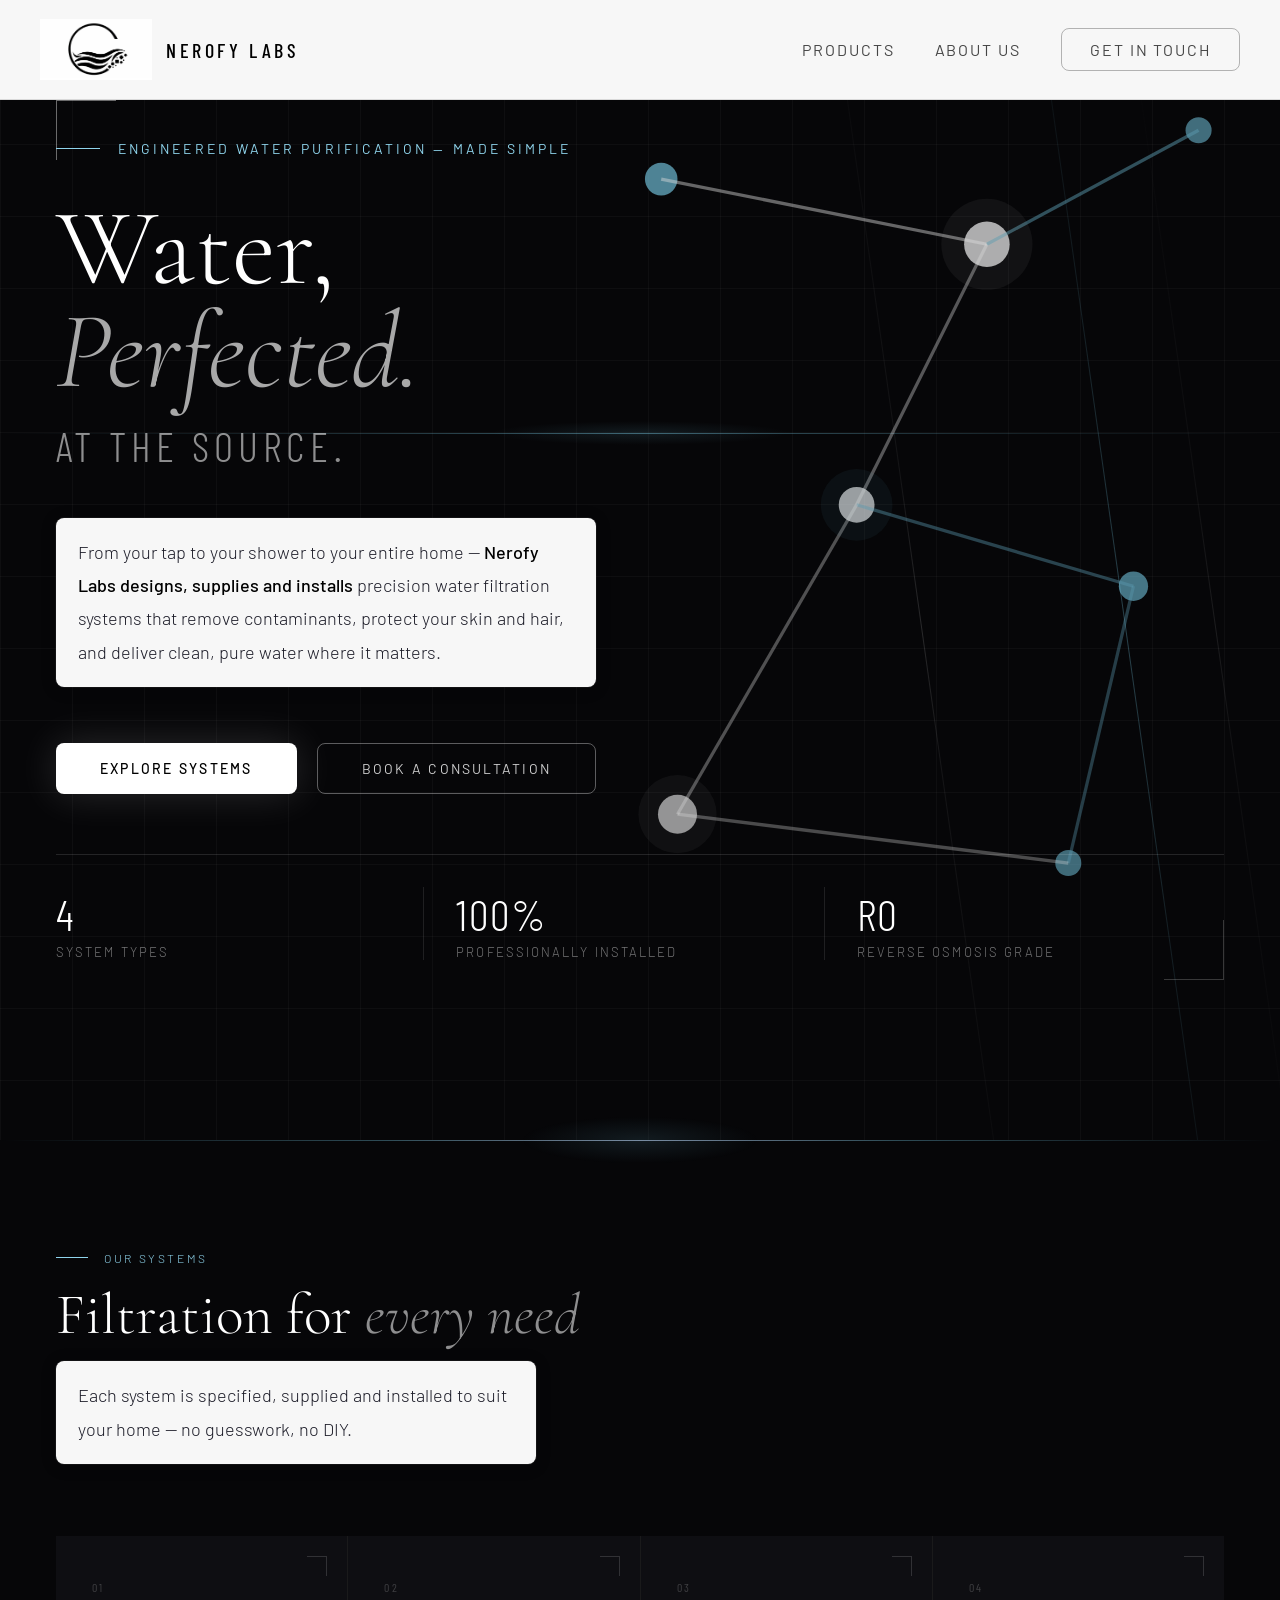
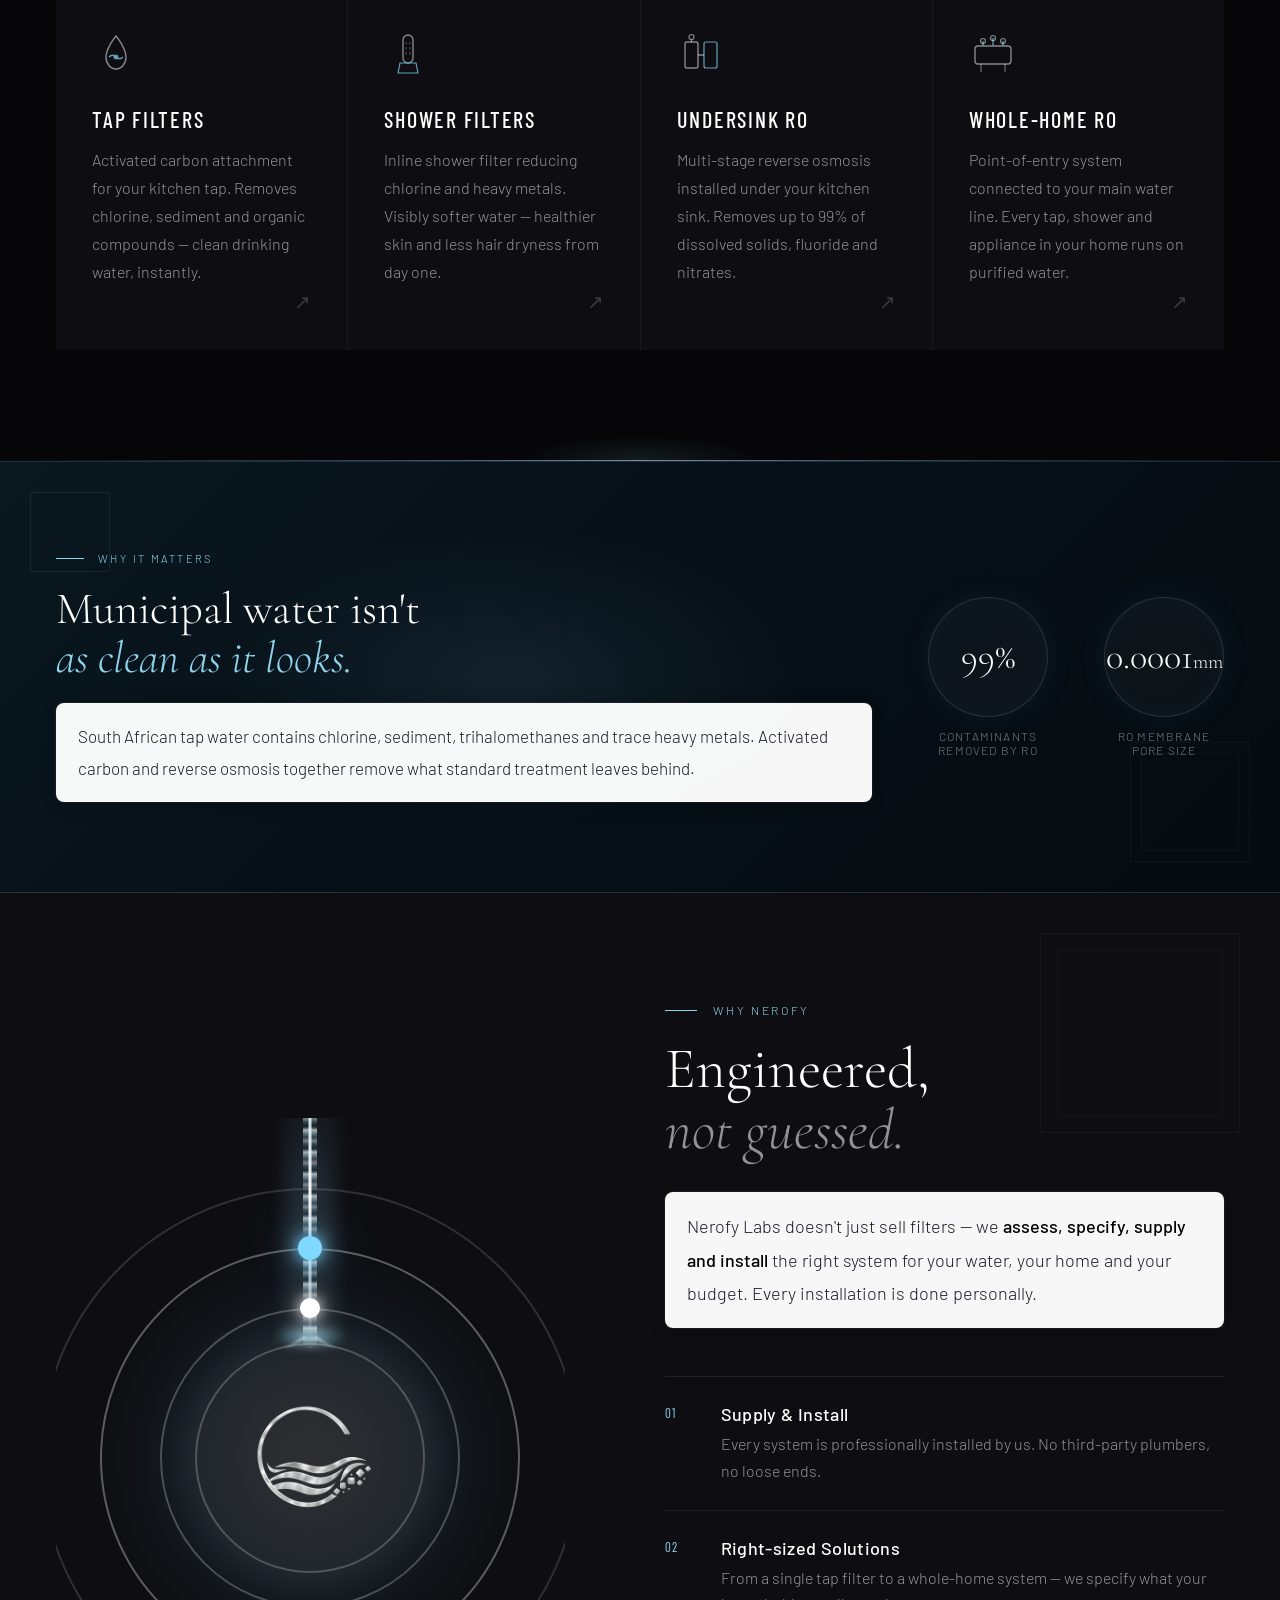
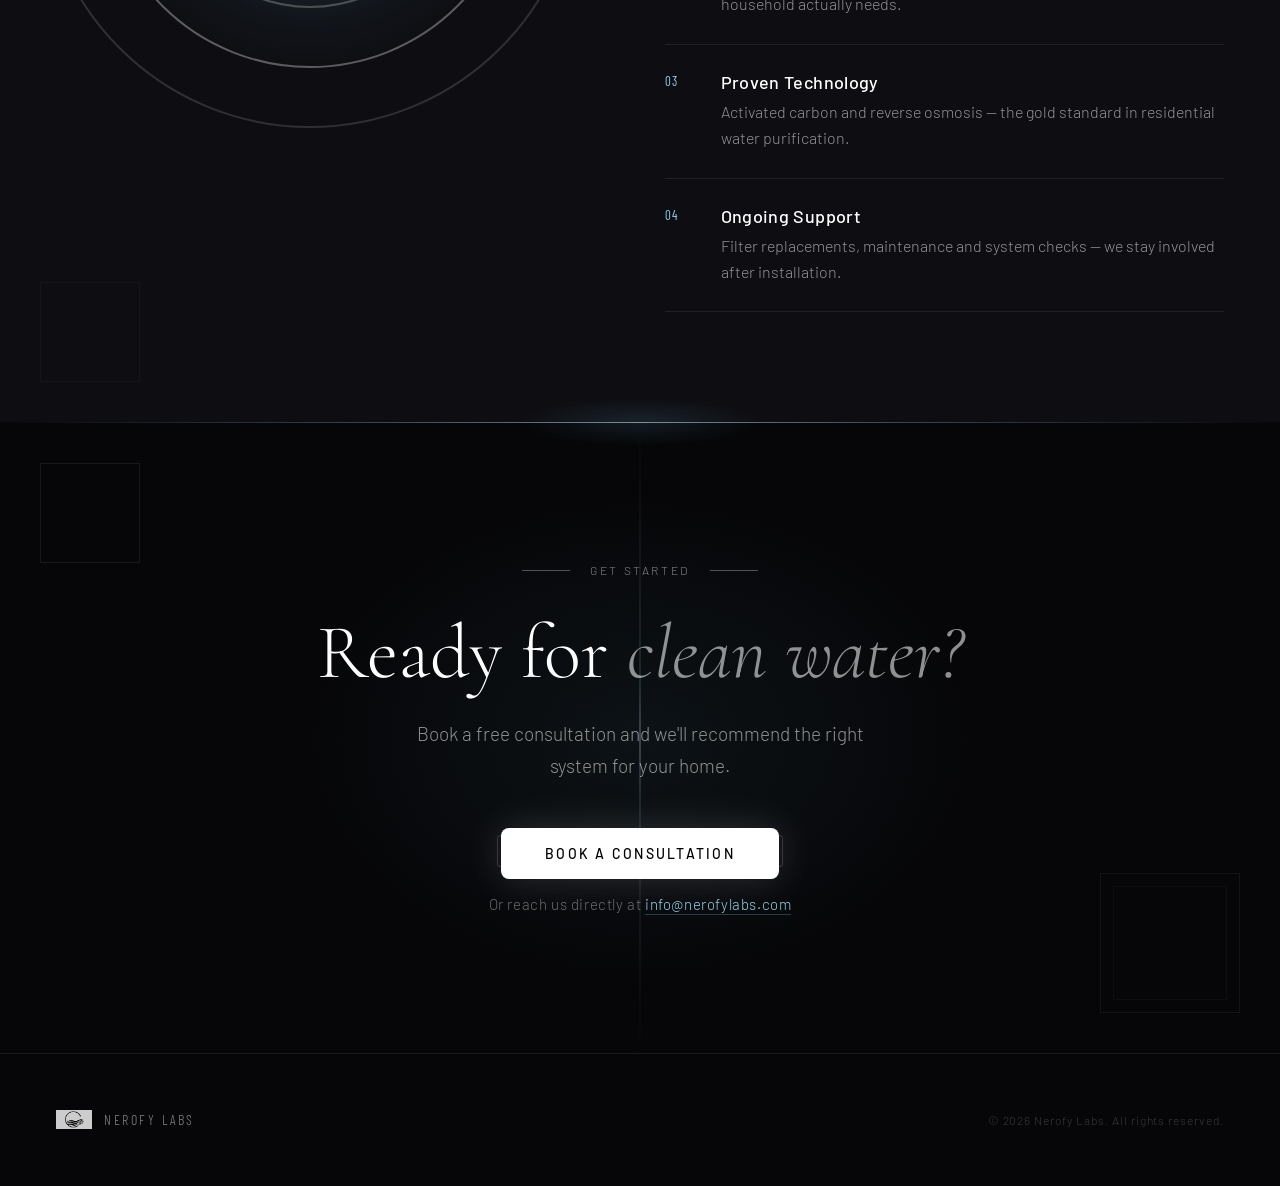
==== commit 3fb44243: "Update index.html" ====
--- a/index.html
+++ b/index.html
@@ -41,9 +41,9 @@
 .text-panel a{color:var(--accent2);}
 
 /* NAV */
-nav{position:fixed;top:0;left:0;right:0;z-index:100;padding:0 40px;height:80px;display:flex;align-items:center;justify-content:space-between;border-bottom:1px solid rgba(0,0,0,0.12);background:rgba(255,255,255,0.97);backdrop-filter:blur(16px);}
+nav{position:fixed;top:0;left:0;right:0;z-index:100;padding:0 40px;height:100px;display:flex;align-items:center;justify-content:space-between;border-bottom:1px solid rgba(0,0,0,0.12);background:rgba(255,255,255,0.97);backdrop-filter:blur(16px);}
 .nav-logo{display:flex;align-items:center;gap:14px;text-decoration:none;cursor:pointer;}
-.nav-logo img{width:56px;height:56px;object-fit:contain;}
+.nav-logo img{width:112px;height:112px;object-fit:contain;}
 .nav-logo-text{font-family:'Barlow Condensed',sans-serif;font-size:20px;font-weight:500;letter-spacing:0.18em;color:#000;text-transform:uppercase;}
 .nav-links{display:flex;align-items:center;gap:40px;}
 .nav-links a{font-size:16px;font-weight:400;letter-spacing:0.12em;text-transform:uppercase;color:rgba(0,0,0,0.72);text-decoration:none;transition:color 0.3s;}
@@ -312,7 +312,7 @@
 .cta-title em{font-style:italic;color:rgba(255,255,255,0.55);}
 .cta-sub{font-size:19px;color:rgba(255,255,255,0.55);margin-bottom:56px;font-weight:300;max-width:480px;margin-left:auto;margin-right:auto;line-height:1.7;}
 .cta-btn-wrap{display:inline-block;position:relative;}
-.cta-btn-wrap::after{content:'';position:absolute;inset:-4px;background:transparent;border:1px solid rgba(255,255,255,0.15);border-radius:3px;}
+.cta-btn-wrap::after{content:'';position:absolute;inset:-4px;background:transparent;border:1px solid rgba(255,255,255,0.15);border-radius:3px;pointer-events:none;}
 .cta-email{font-size:15px;color:rgba(255,255,255,0.4);margin-top:32px;letter-spacing:0.04em;}
 .cta-email a{color:var(--accent-bright);text-decoration:none;border-bottom:1px solid rgba(106,180,204,0.3);padding-bottom:1px;transition:border-color 0.3s;}
 .cta-email a:hover{border-color:var(--accent-bright);}
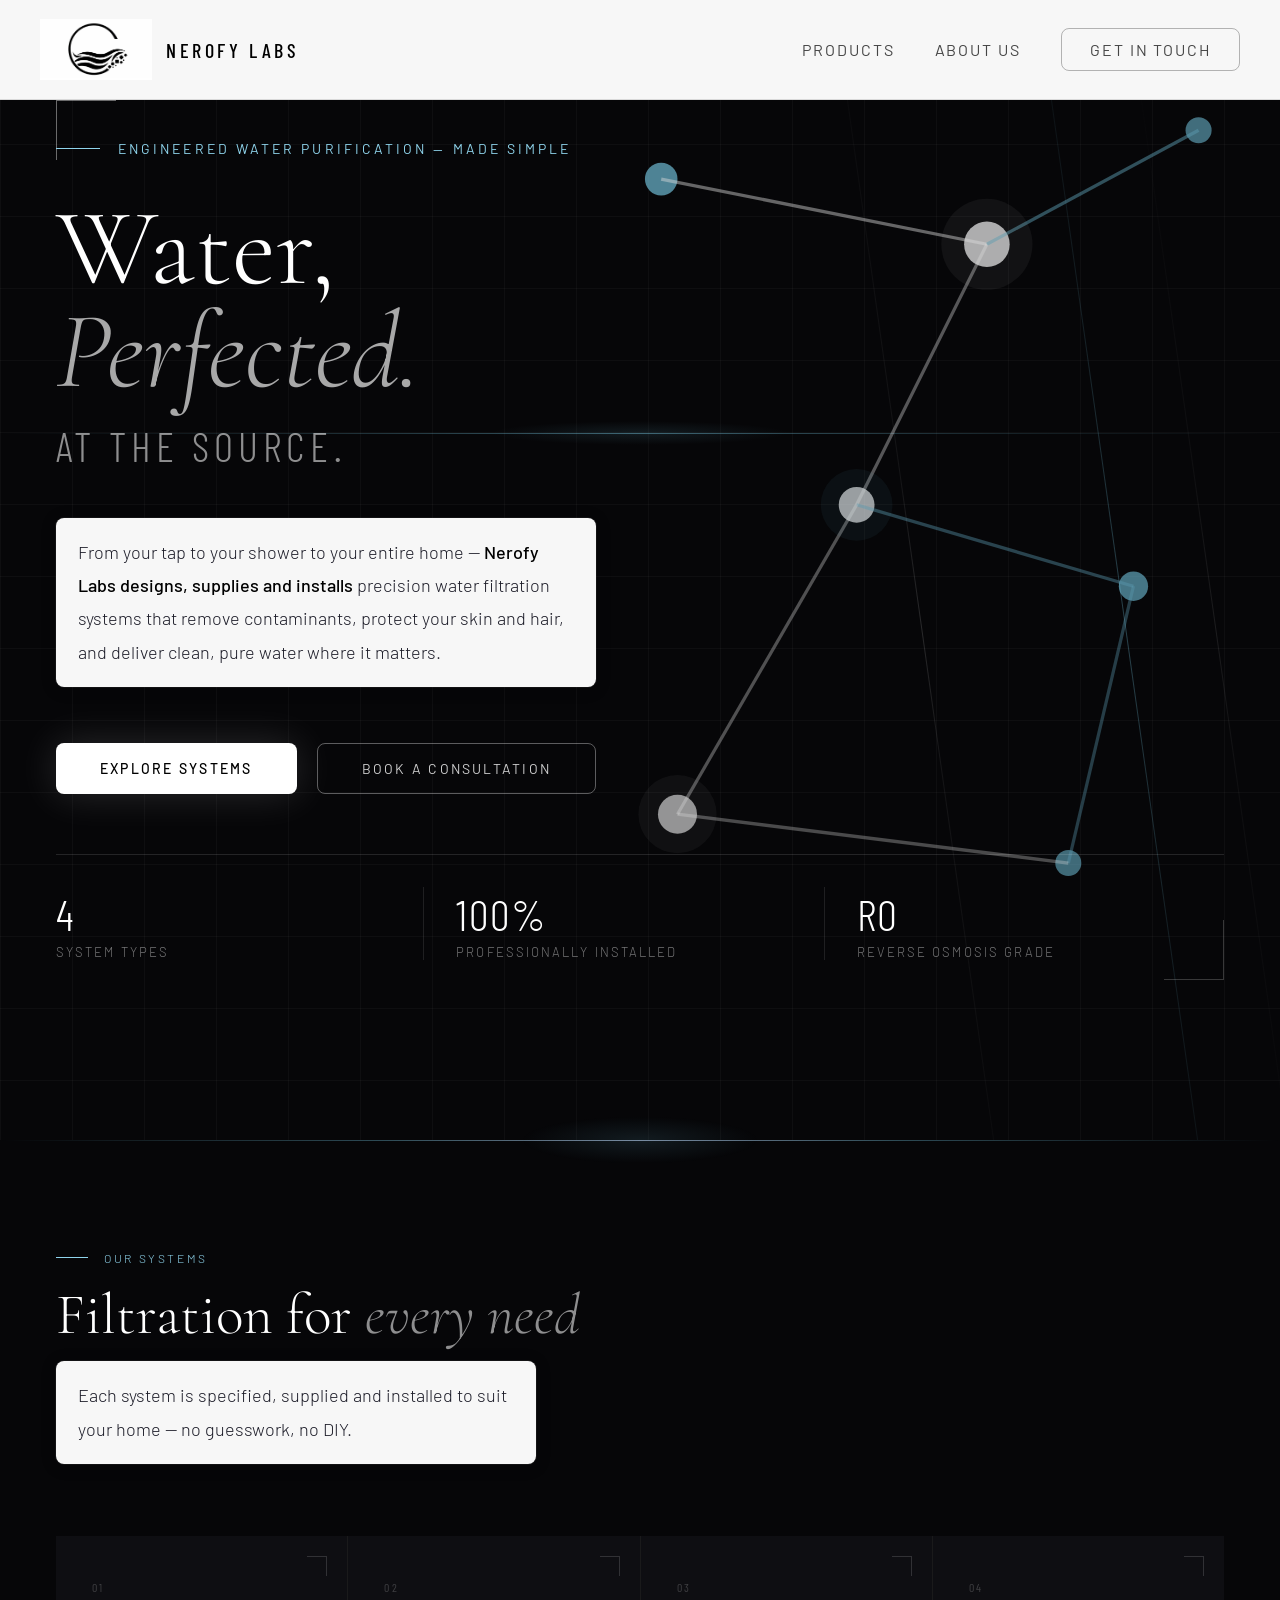
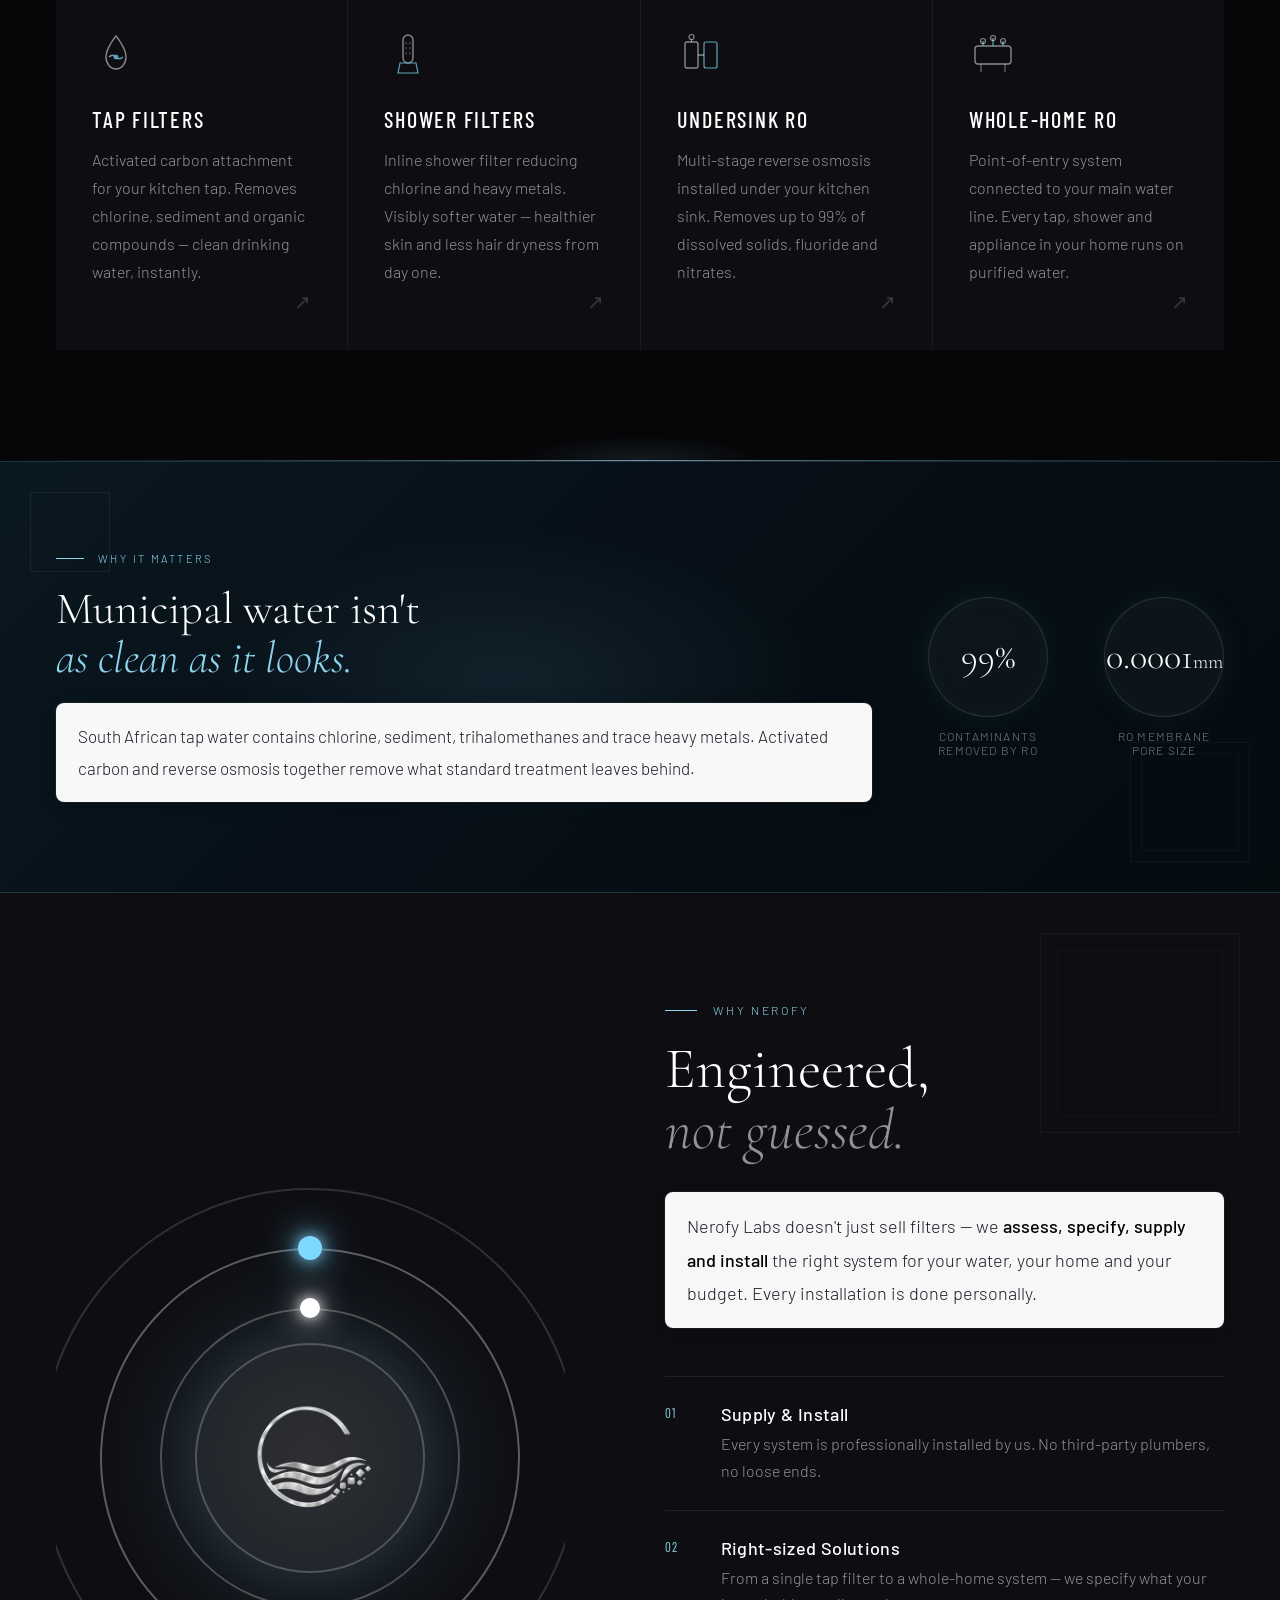
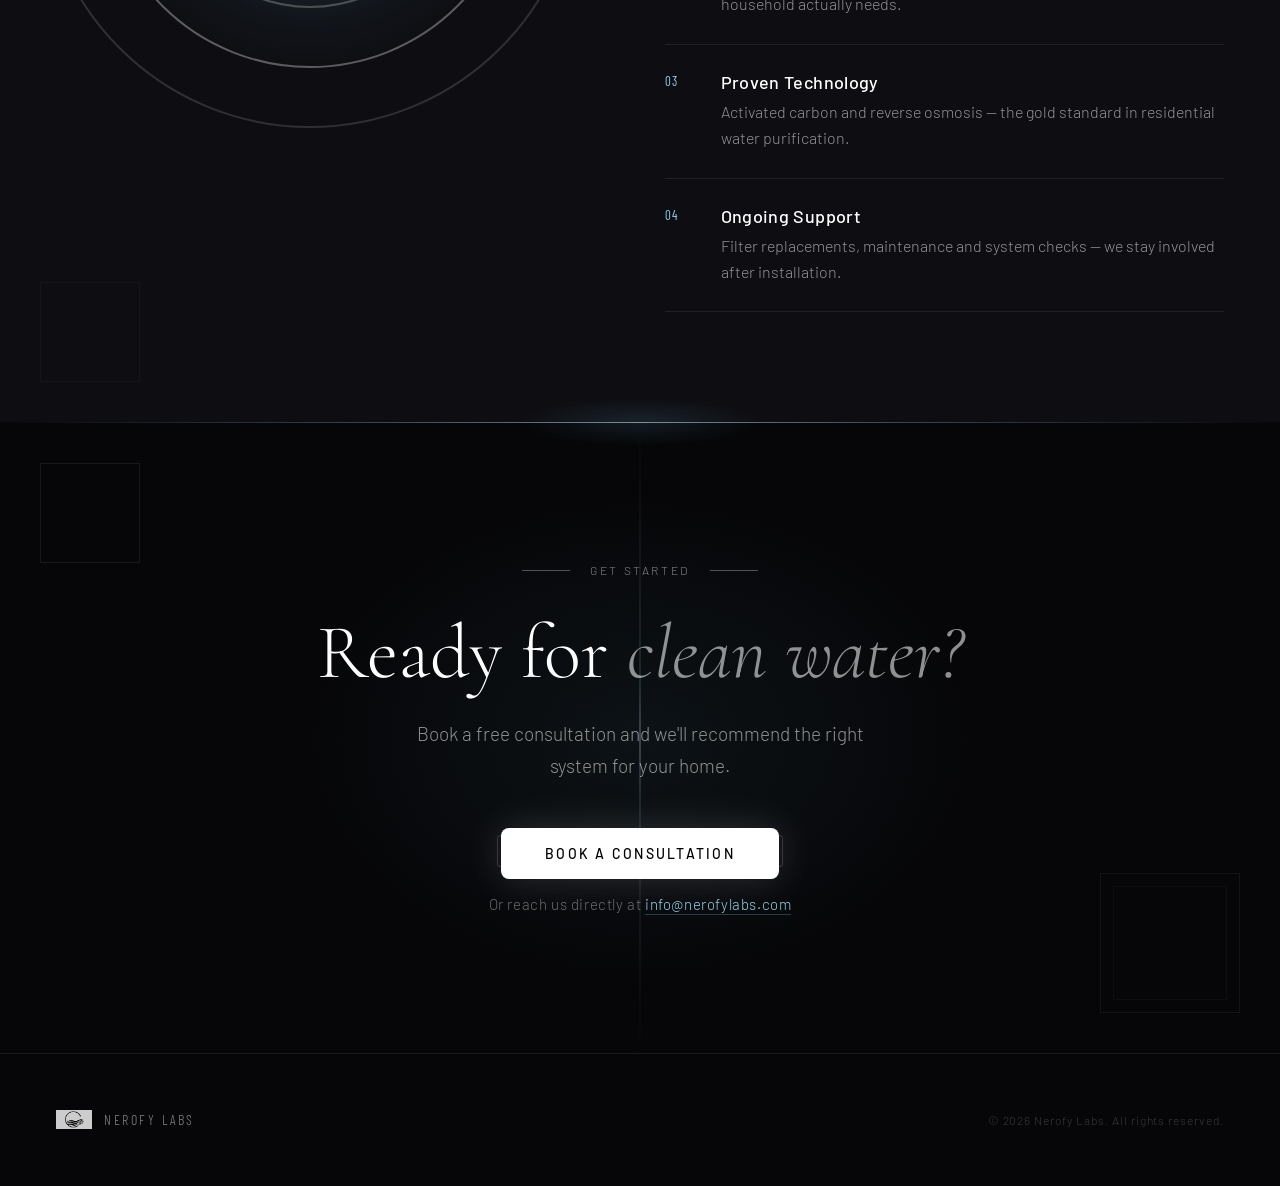
==== commit 0e271490: "Update index.html" ====
--- a/index.html
+++ b/index.html
@@ -152,140 +152,6 @@
 .orbit-center{width:230px;height:230px;border-radius:50%;background:rgba(255,255,255,0.05);border:2px solid rgba(255,255,255,0.22);display:flex;align-items:center;justify-content:center;position:relative;z-index:2;box-shadow:0 0 55px rgba(255,255,255,0.08),0 0 90px rgba(106,180,204,0.08);}
 .orbit-center img{width:180px;height:180px;object-fit:contain;}
 .orbit-glow{position:absolute;width:420px;height:420px;border-radius:50%;background:radial-gradient(circle,rgba(255,255,255,0.09) 0%,rgba(106,180,204,0.08) 40%,transparent 72%);}
-
-/* ── WATERFALL ── */
-.wfall{
-  position:absolute;
-  top:-80px;
-  left:50%;
-  transform:translateX(-50%);
-  width:80px;
-  height:310px;
-  z-index:1;
-  pointer-events:none;
-}
-/* Glowing ambient column */
-.wfall-glow{
-  position:absolute;
-  left:50%;transform:translateX(-50%);
-  top:0;width:50px;height:100%;
-  background:linear-gradient(to bottom,transparent 0%,rgba(106,180,204,0.06) 20%,rgba(160,220,255,0.14) 52%,rgba(106,180,204,0.06) 82%,transparent 100%);
-  filter:blur(9px);
-}
-/* Outer soft stream */
-.wfall-tube{
-  position:absolute;
-  left:50%;transform:translateX(-50%);
-  width:14px;top:0;height:100%;
-  overflow:hidden;
-  border-radius:7px;
-}
-.wfall-flow{
-  position:absolute;
-  left:0;top:0;
-  width:100%;height:200%;
-  background:repeating-linear-gradient(
-    to bottom,
-    rgba(255,255,255,0) 0px,
-    rgba(180,235,255,0.25) 2px,
-    rgba(255,255,255,0.65) 4px,
-    rgba(210,245,255,0.45) 7px,
-    rgba(140,215,255,0.18) 11px,
-    rgba(255,255,255,0.42) 15px,
-    rgba(180,235,255,0.2) 18px,
-    rgba(255,255,255,0) 22px
-  );
-  animation:wfallFlow 0.45s linear infinite;
-}
-/* Bright core filament */
-.wfall-core{
-  position:absolute;
-  left:50%;transform:translateX(-50%);
-  width:3px;top:20px;height:calc(100% - 30px);
-  background:linear-gradient(to bottom,
-    transparent 0%,
-    rgba(220,245,255,0.85) 18%,
-    rgba(255,255,255,0.95) 50%,
-    rgba(200,235,255,0.7) 82%,
-    transparent 100%
-  );
-  border-radius:2px;
-}
-/* Top fade-in */
-.wfall-top{
-  position:absolute;
-  left:50%;transform:translateX(-50%);
-  top:0;width:30px;height:70px;
-  background:linear-gradient(to bottom,transparent,rgba(140,210,255,0.2));
-  pointer-events:none;
-}
-/* Impact zone where water hits sphere */
-.wfall-impact{
-  position:absolute;
-  bottom:0;left:50%;
-  transform:translateX(-50%);
-  width:72px;height:26px;
-  background:radial-gradient(ellipse at 50% 55%,rgba(210,245,255,0.75) 0%,rgba(150,225,255,0.35) 40%,transparent 72%);
-  filter:blur(5px);
-  animation:wfallImpact 0.45s ease-in-out infinite;
-}
-/* Splash rays left & right */
-.wfall-spl{
-  position:absolute;
-  bottom:10px;
-  height:2px;
-  border-radius:1px;
-  filter:blur(1px);
-}
-.wfall-spl-l{
-  right:calc(50% + 5px);
-  width:24px;
-  background:linear-gradient(to left,rgba(210,245,255,0.85),transparent);
-  transform-origin:right center;
-  transform:rotate(-30deg);
-  animation:wfallSplL 0.45s ease-out infinite;
-}
-.wfall-spl-r{
-  left:calc(50% + 5px);
-  width:24px;
-  background:linear-gradient(to right,rgba(210,245,255,0.85),transparent);
-  transform-origin:left center;
-  transform:rotate(30deg);
-  animation:wfallSplR 0.45s ease-out infinite 0.1s;
-}
-/* Micro droplet specks */
-.wfall-drop{
-  position:absolute;
-  border-radius:50%;
-  background:rgba(200,240,255,0.8);
-  animation:wfallDrop linear infinite;
-}
-.wfall-drop-1{width:3px;height:5px;left:calc(50% - 8px);animation-duration:0.45s;animation-delay:0s;}
-.wfall-drop-2{width:2px;height:4px;left:calc(50% + 3px);animation-duration:0.45s;animation-delay:0.15s;}
-.wfall-drop-3{width:2px;height:3px;left:calc(50% - 2px);animation-duration:0.45s;animation-delay:0.28s;}
-
-@keyframes wfallFlow{
-  from{transform:translateY(0);}
-  to{transform:translateY(50%);}
-}
-@keyframes wfallImpact{
-  0%,100%{opacity:0.45;transform:translateX(-50%) scaleX(0.65);}
-  50%{opacity:1;transform:translateX(-50%) scaleX(1.35);}
-}
-@keyframes wfallSplL{
-  0%{opacity:0;width:0;}
-  35%{opacity:0.9;width:24px;}
-  100%{opacity:0;width:30px;transform:rotate(-40deg) translate(-8px,-5px);}
-}
-@keyframes wfallSplR{
-  0%{opacity:0;width:0;}
-  35%{opacity:0.9;width:24px;}
-  100%{opacity:0;width:30px;transform:rotate(40deg) translate(8px,-5px);}
-}
-@keyframes wfallDrop{
-  0%{top:20px;opacity:1;}
-  100%{top:290px;opacity:0;}
-}
 
 /* WHY CONTENT */
 .why-intro{font-size:18px;margin-bottom:48px;}
